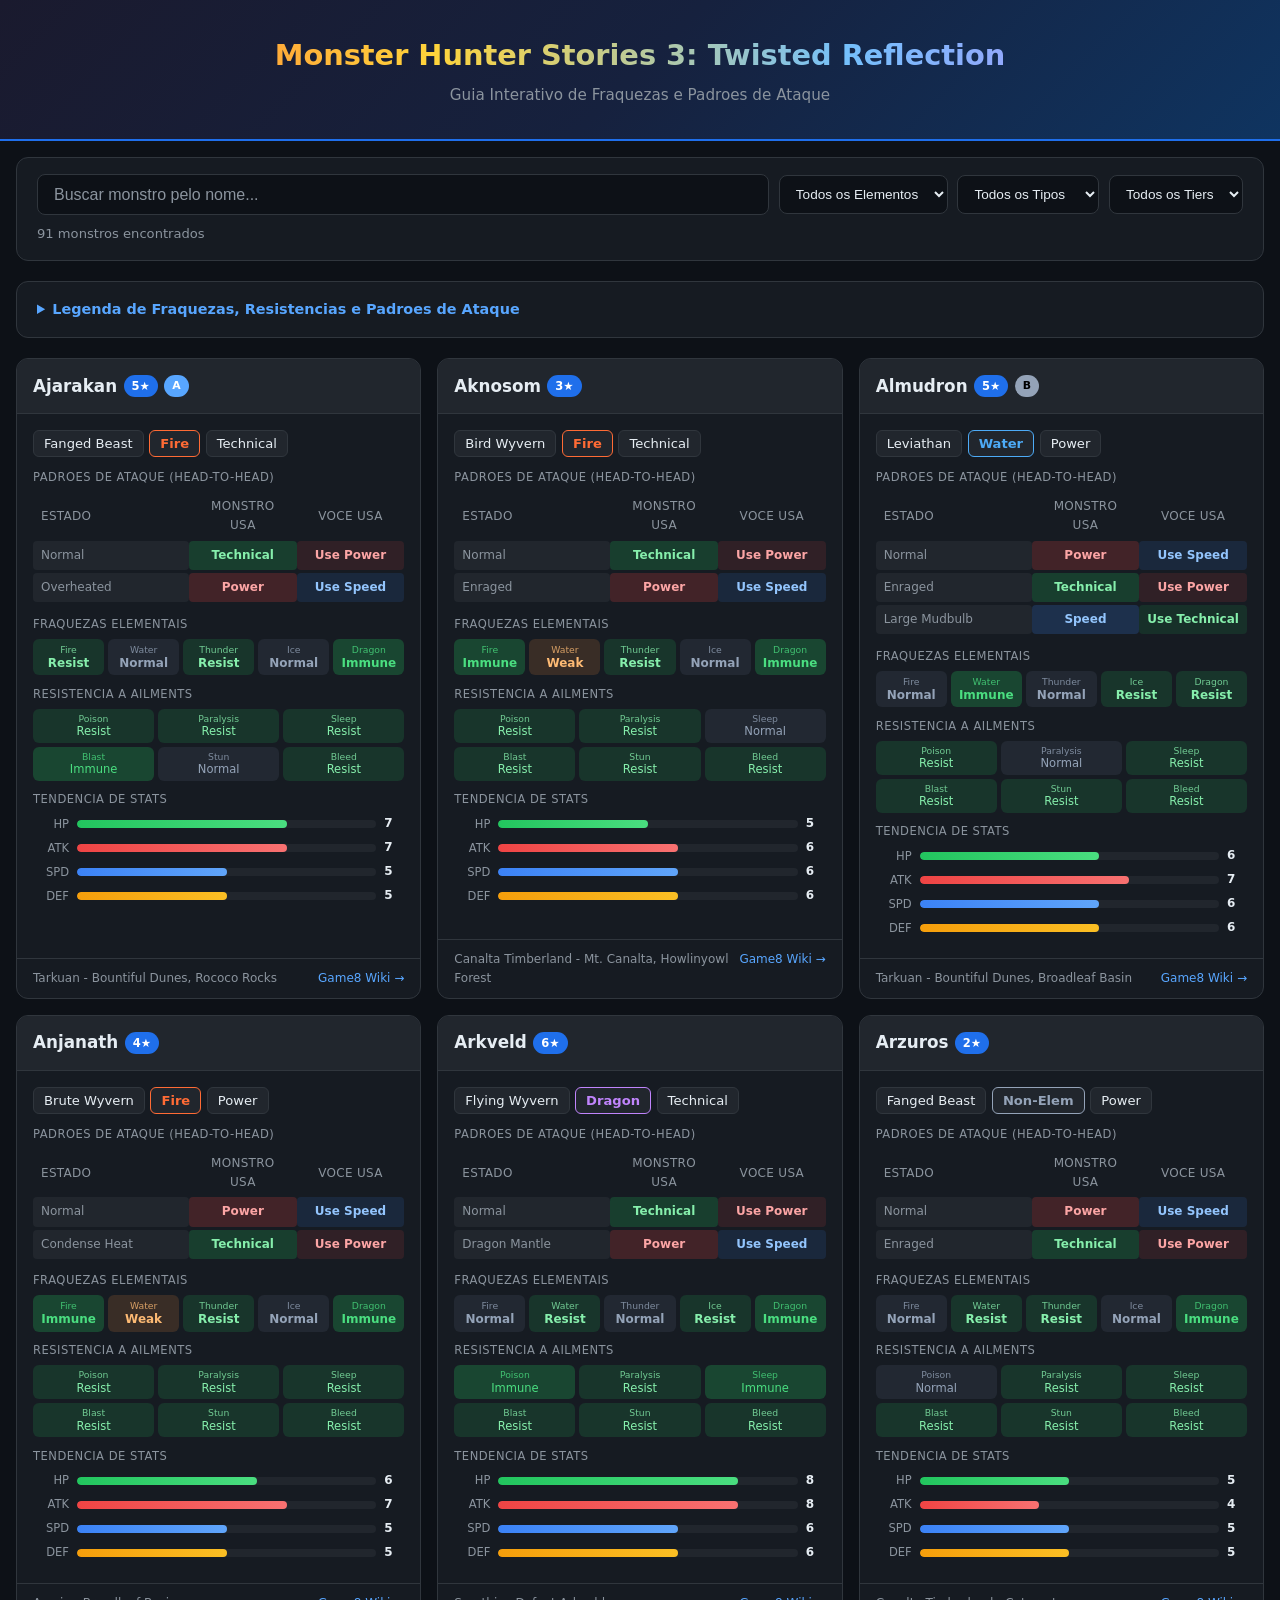
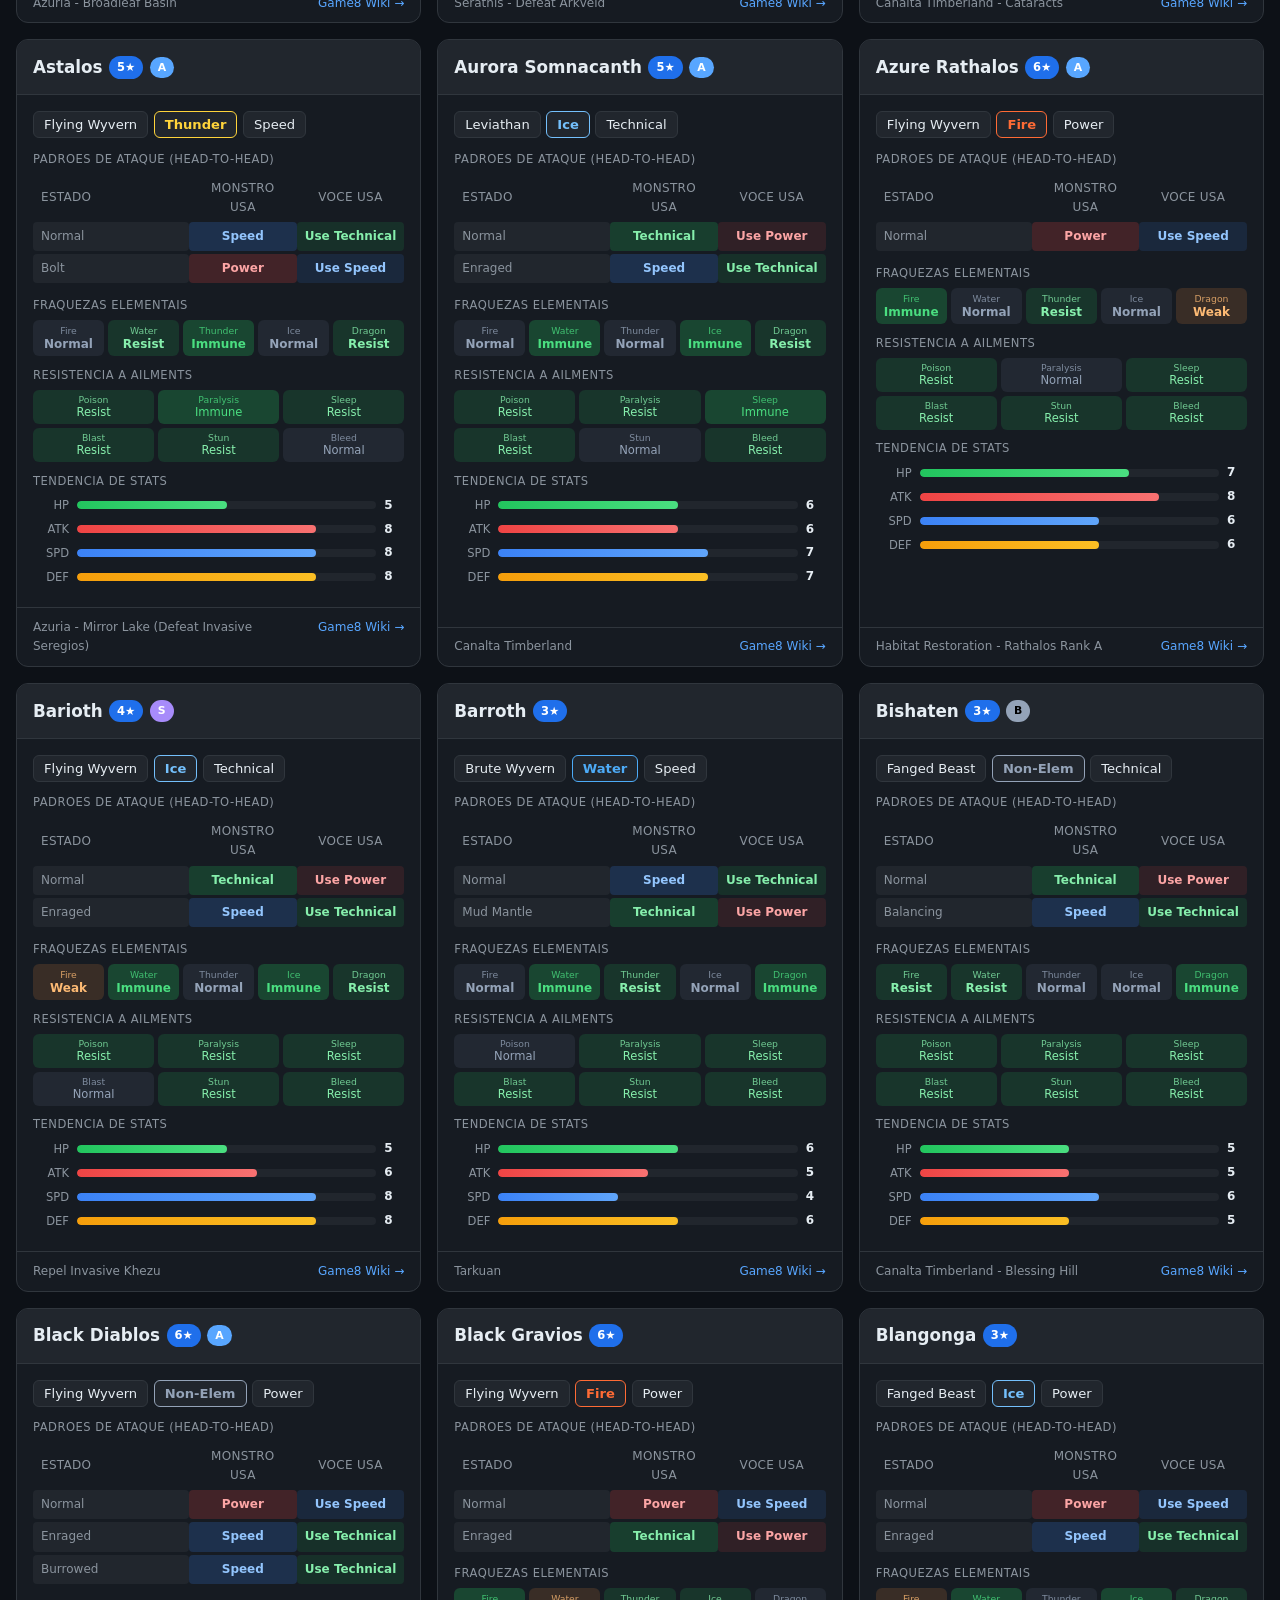
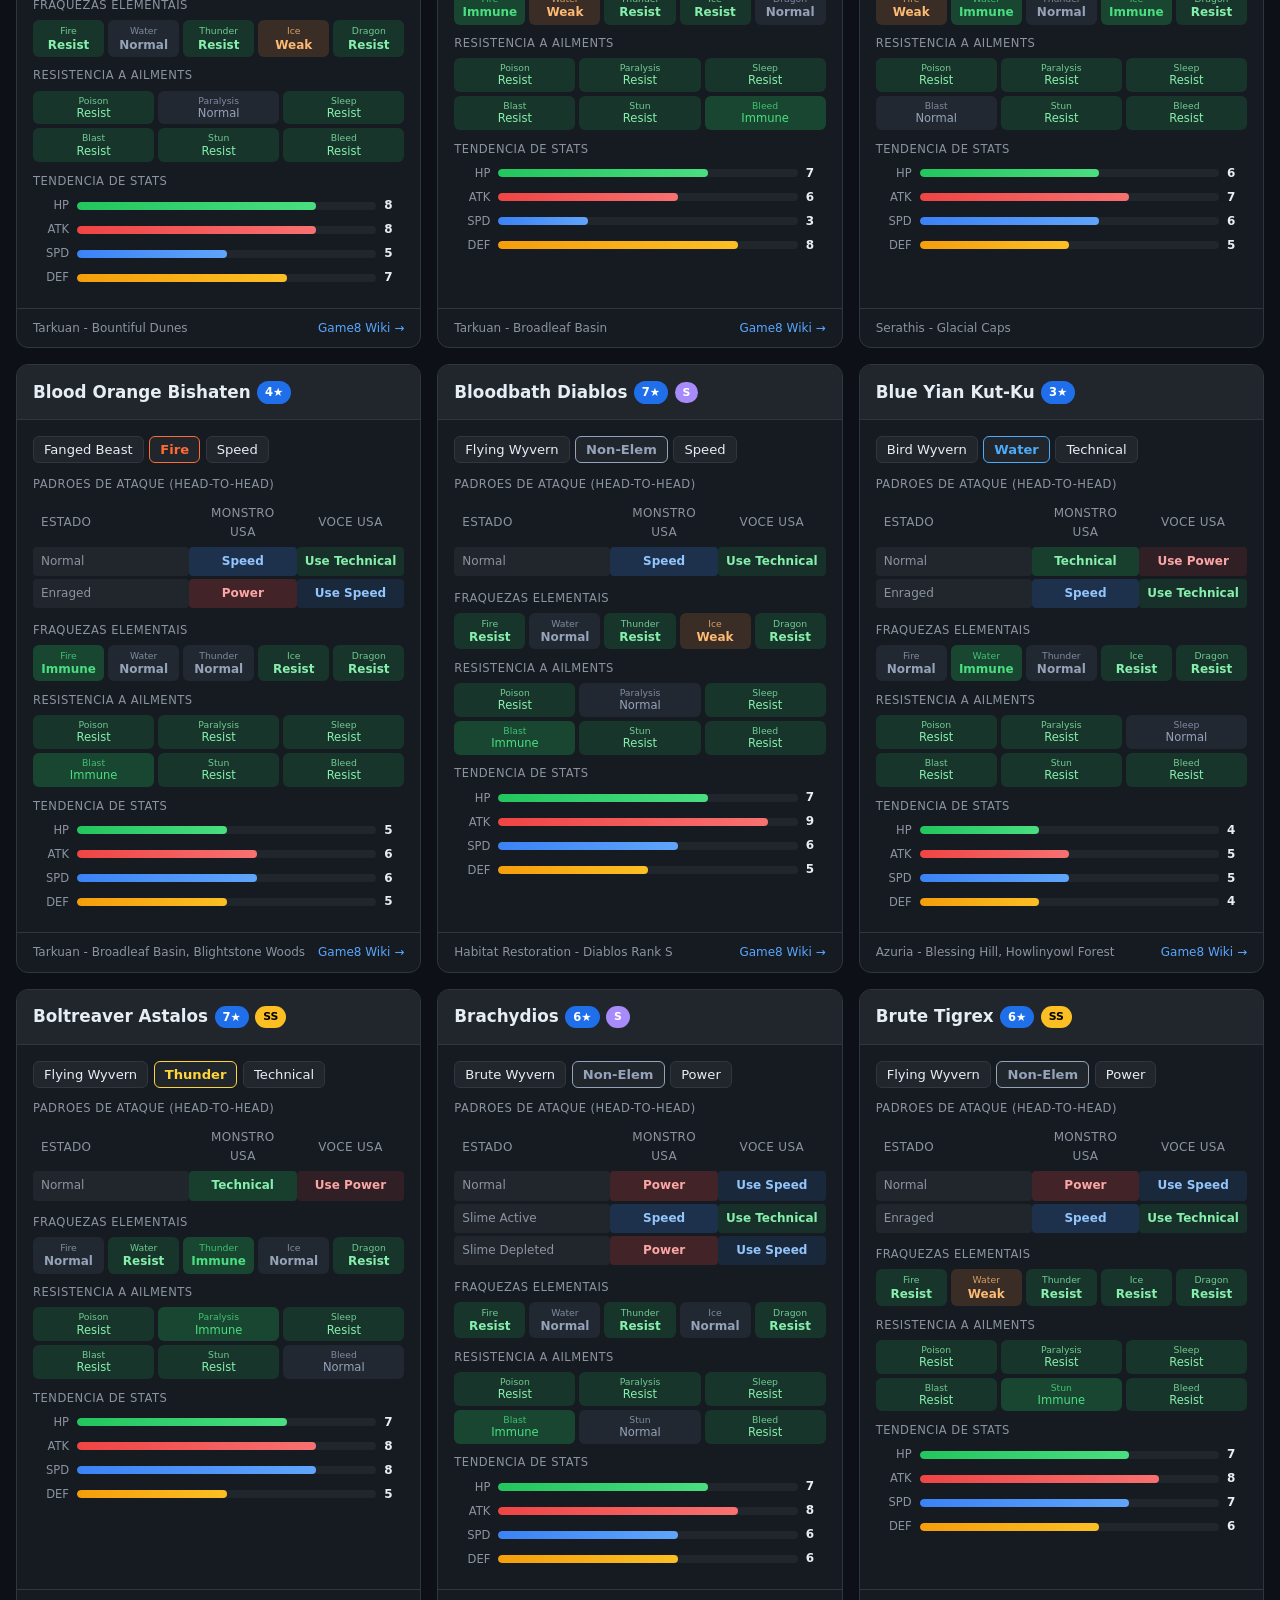
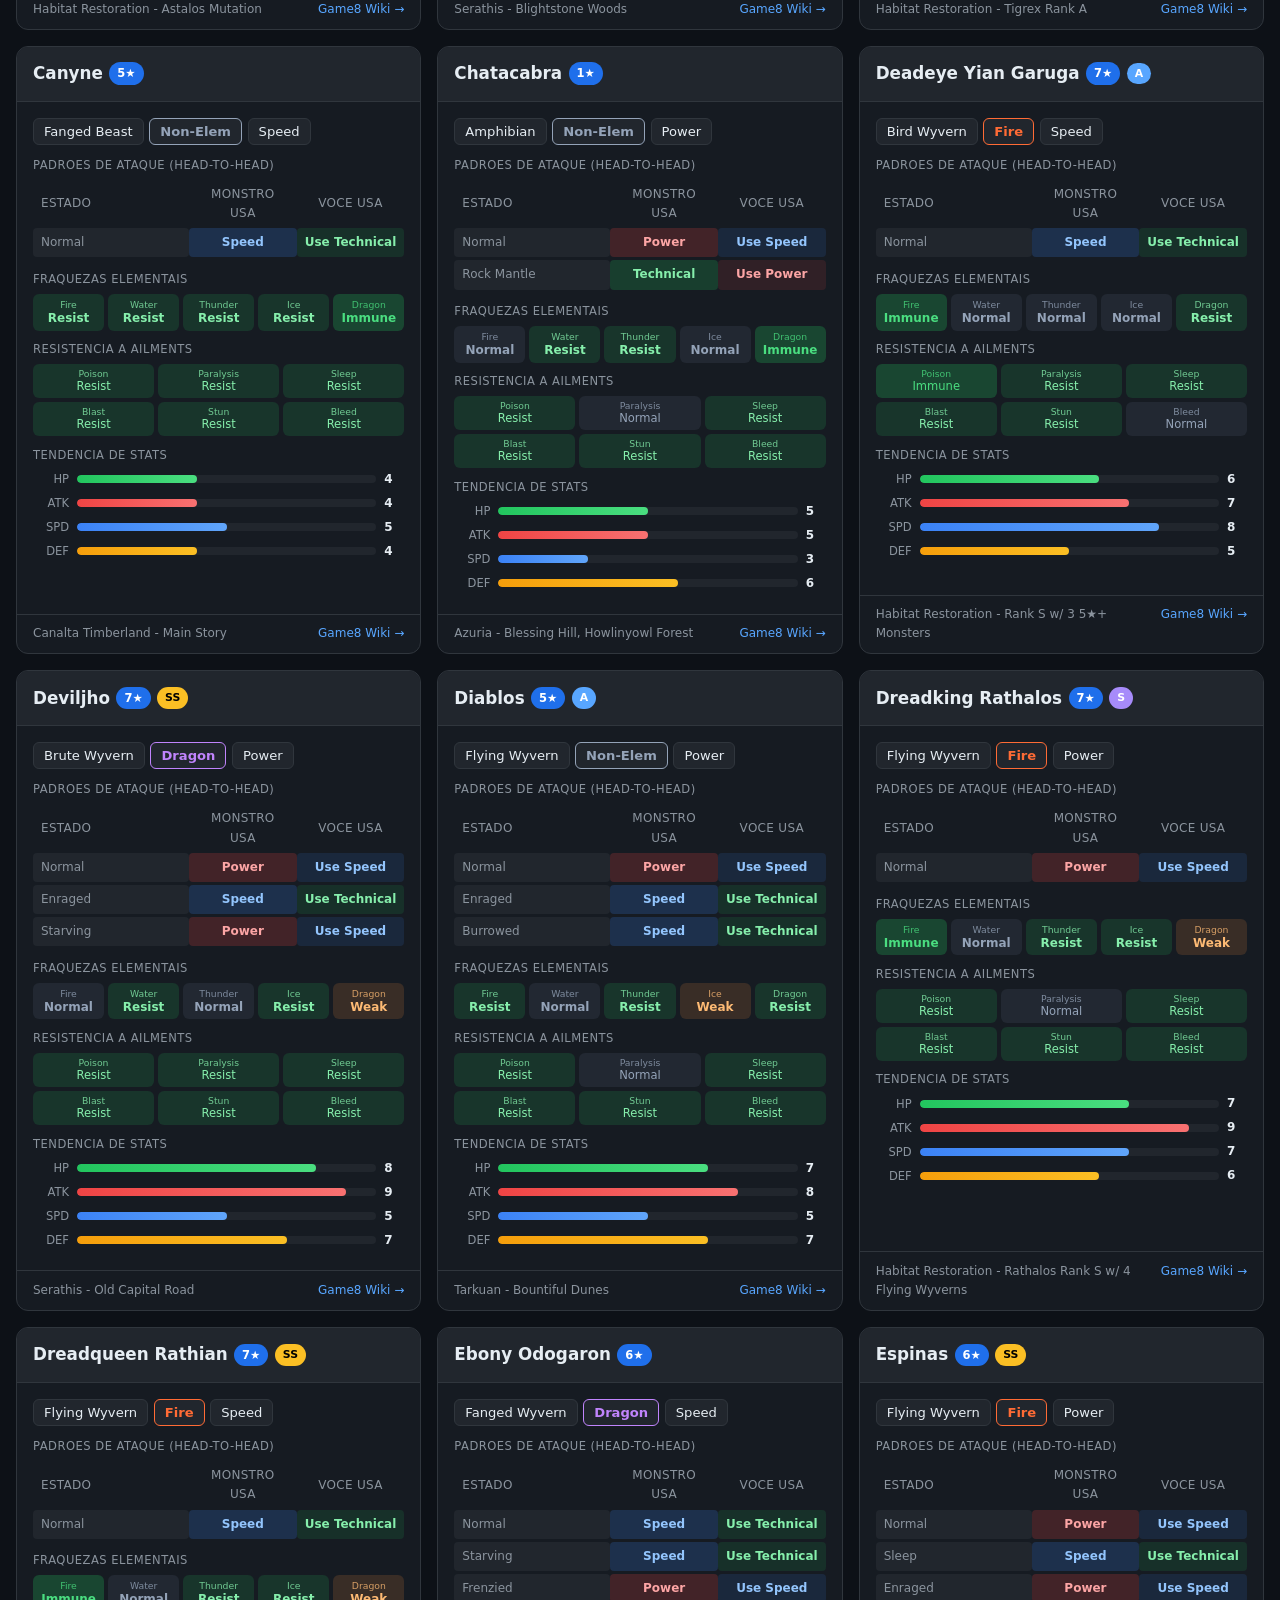
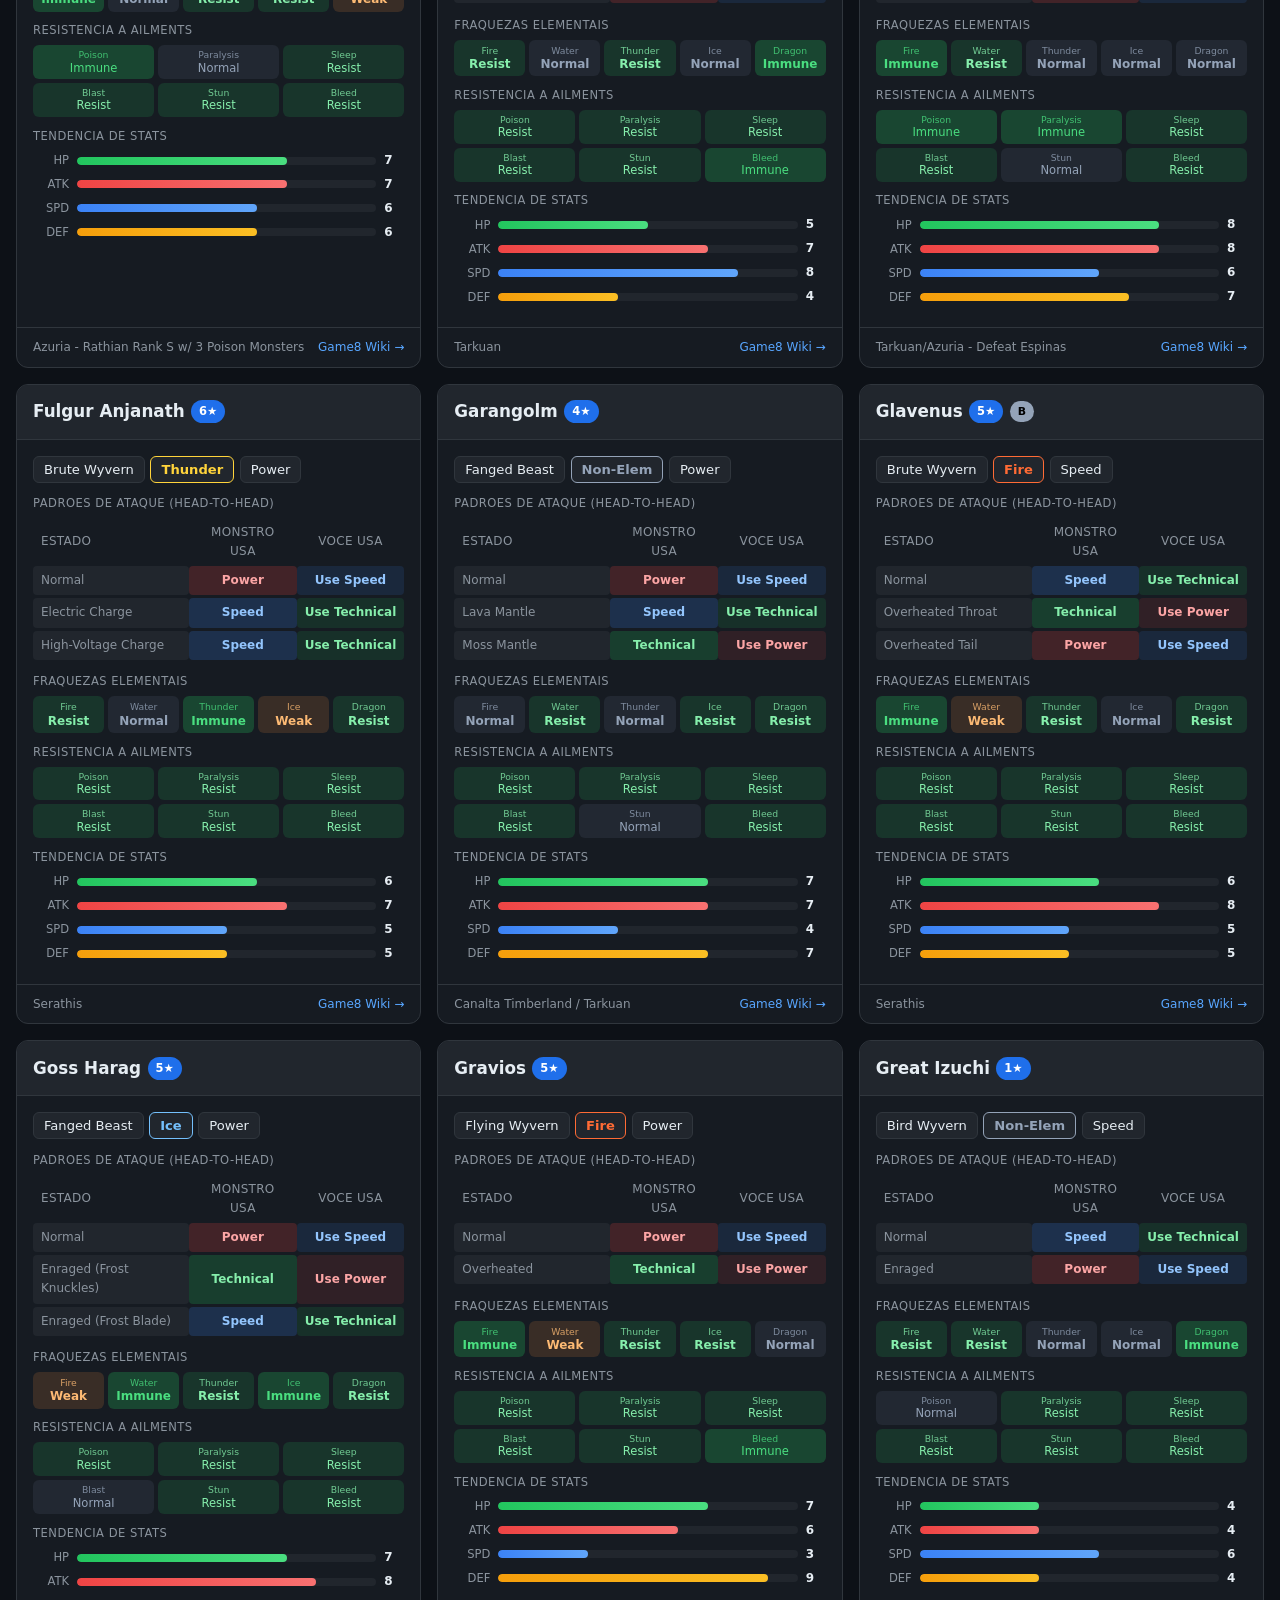
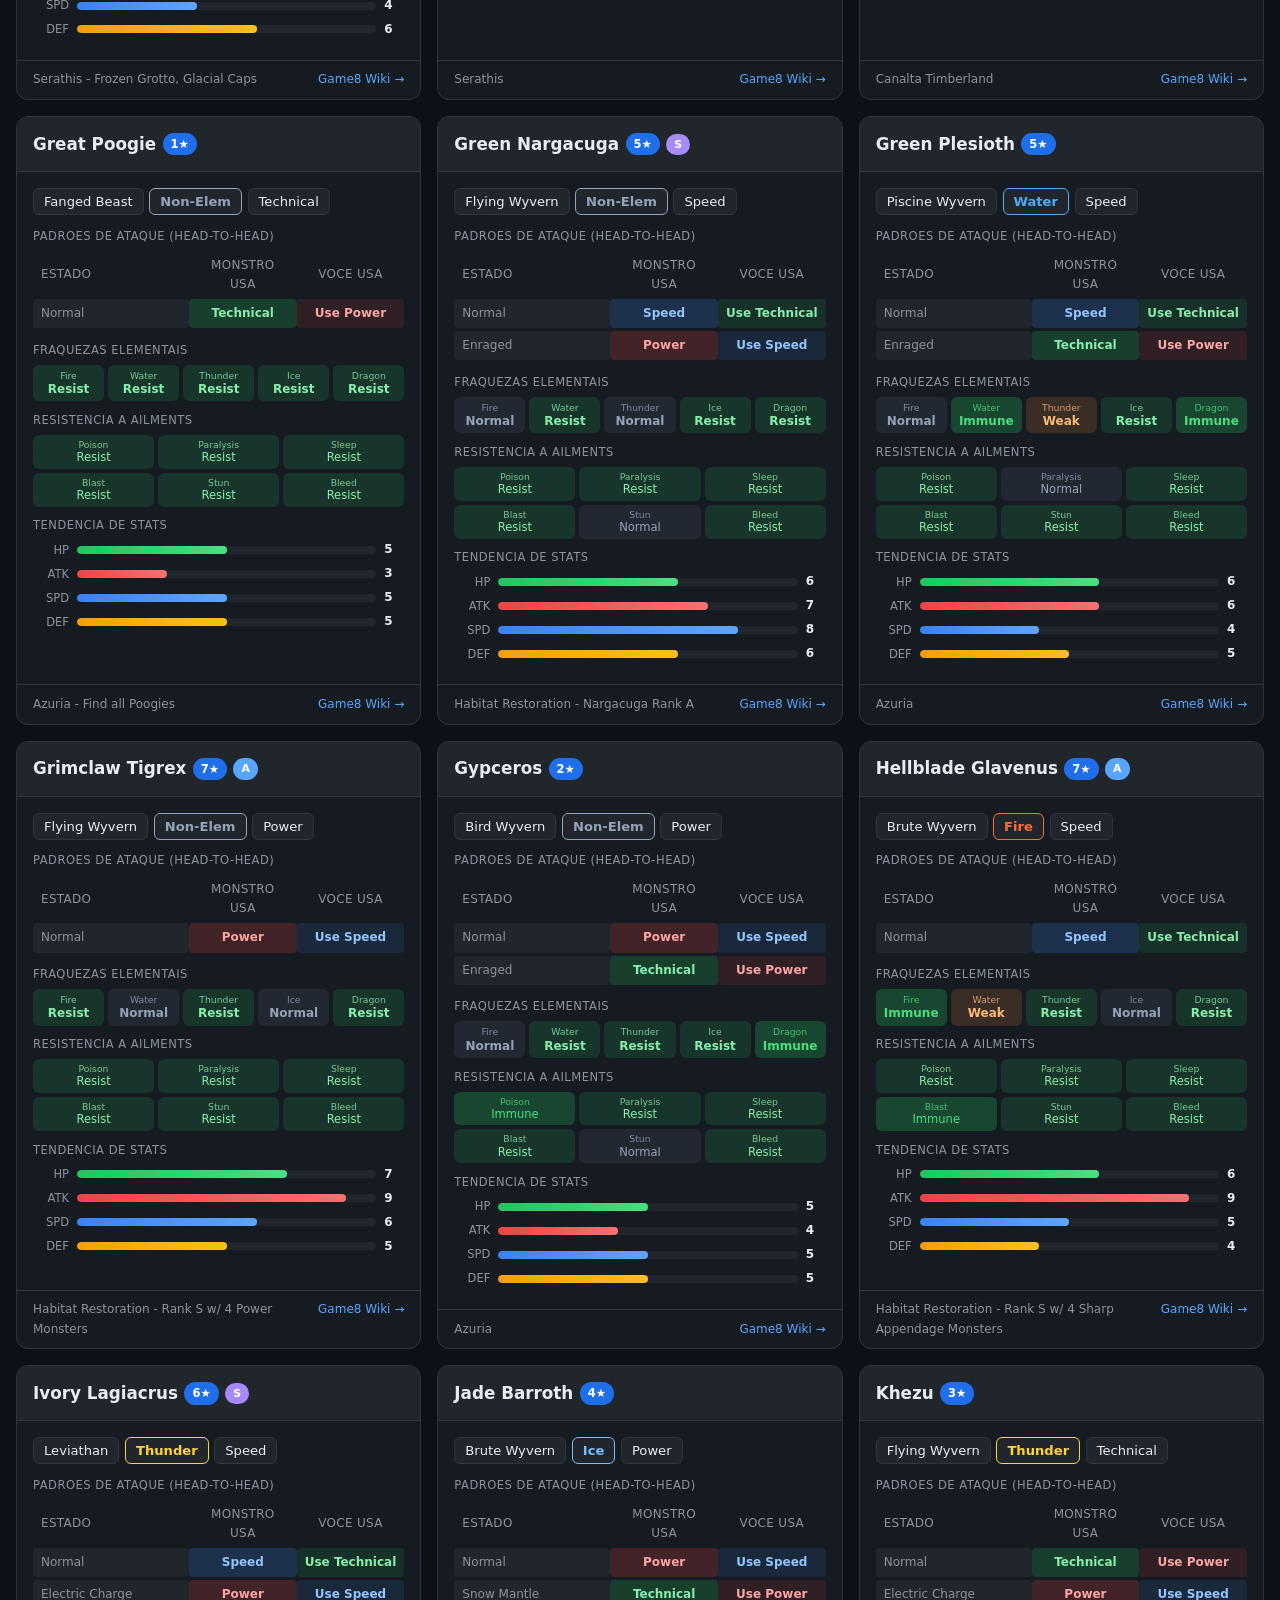
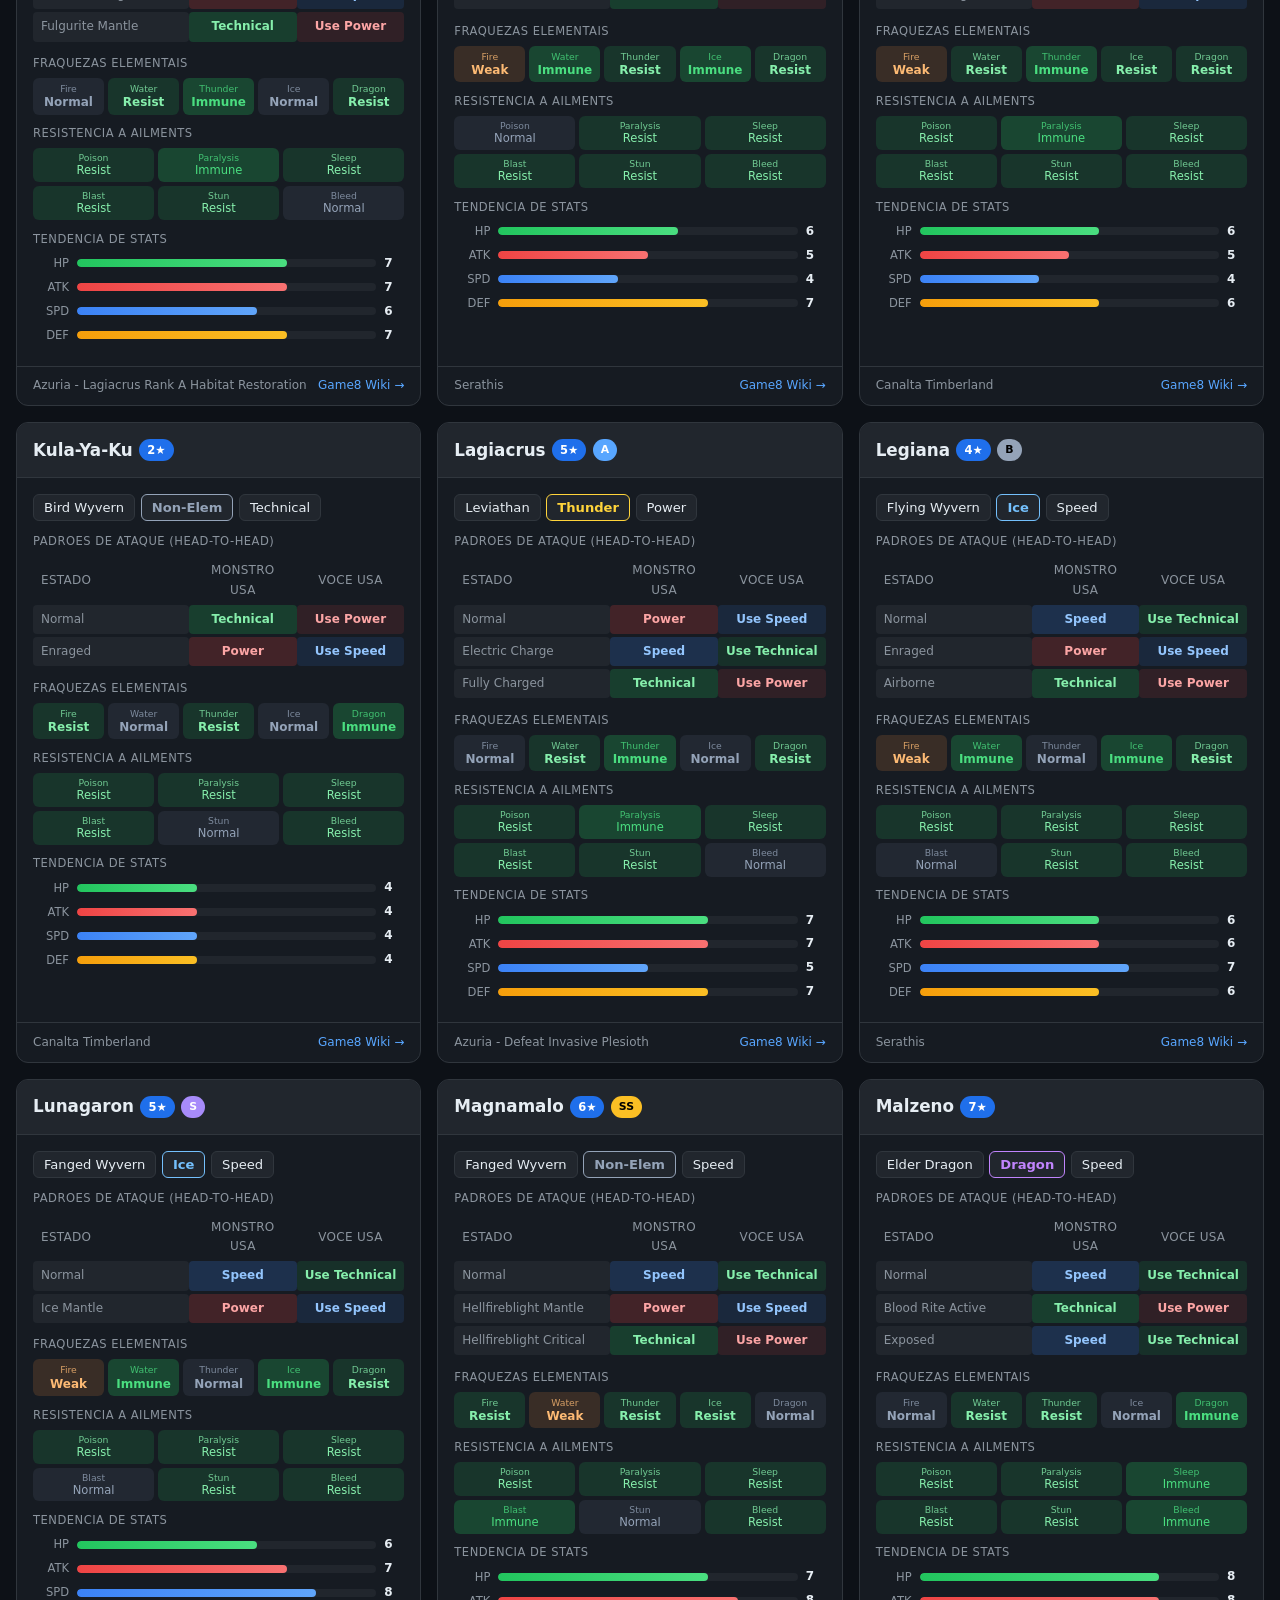
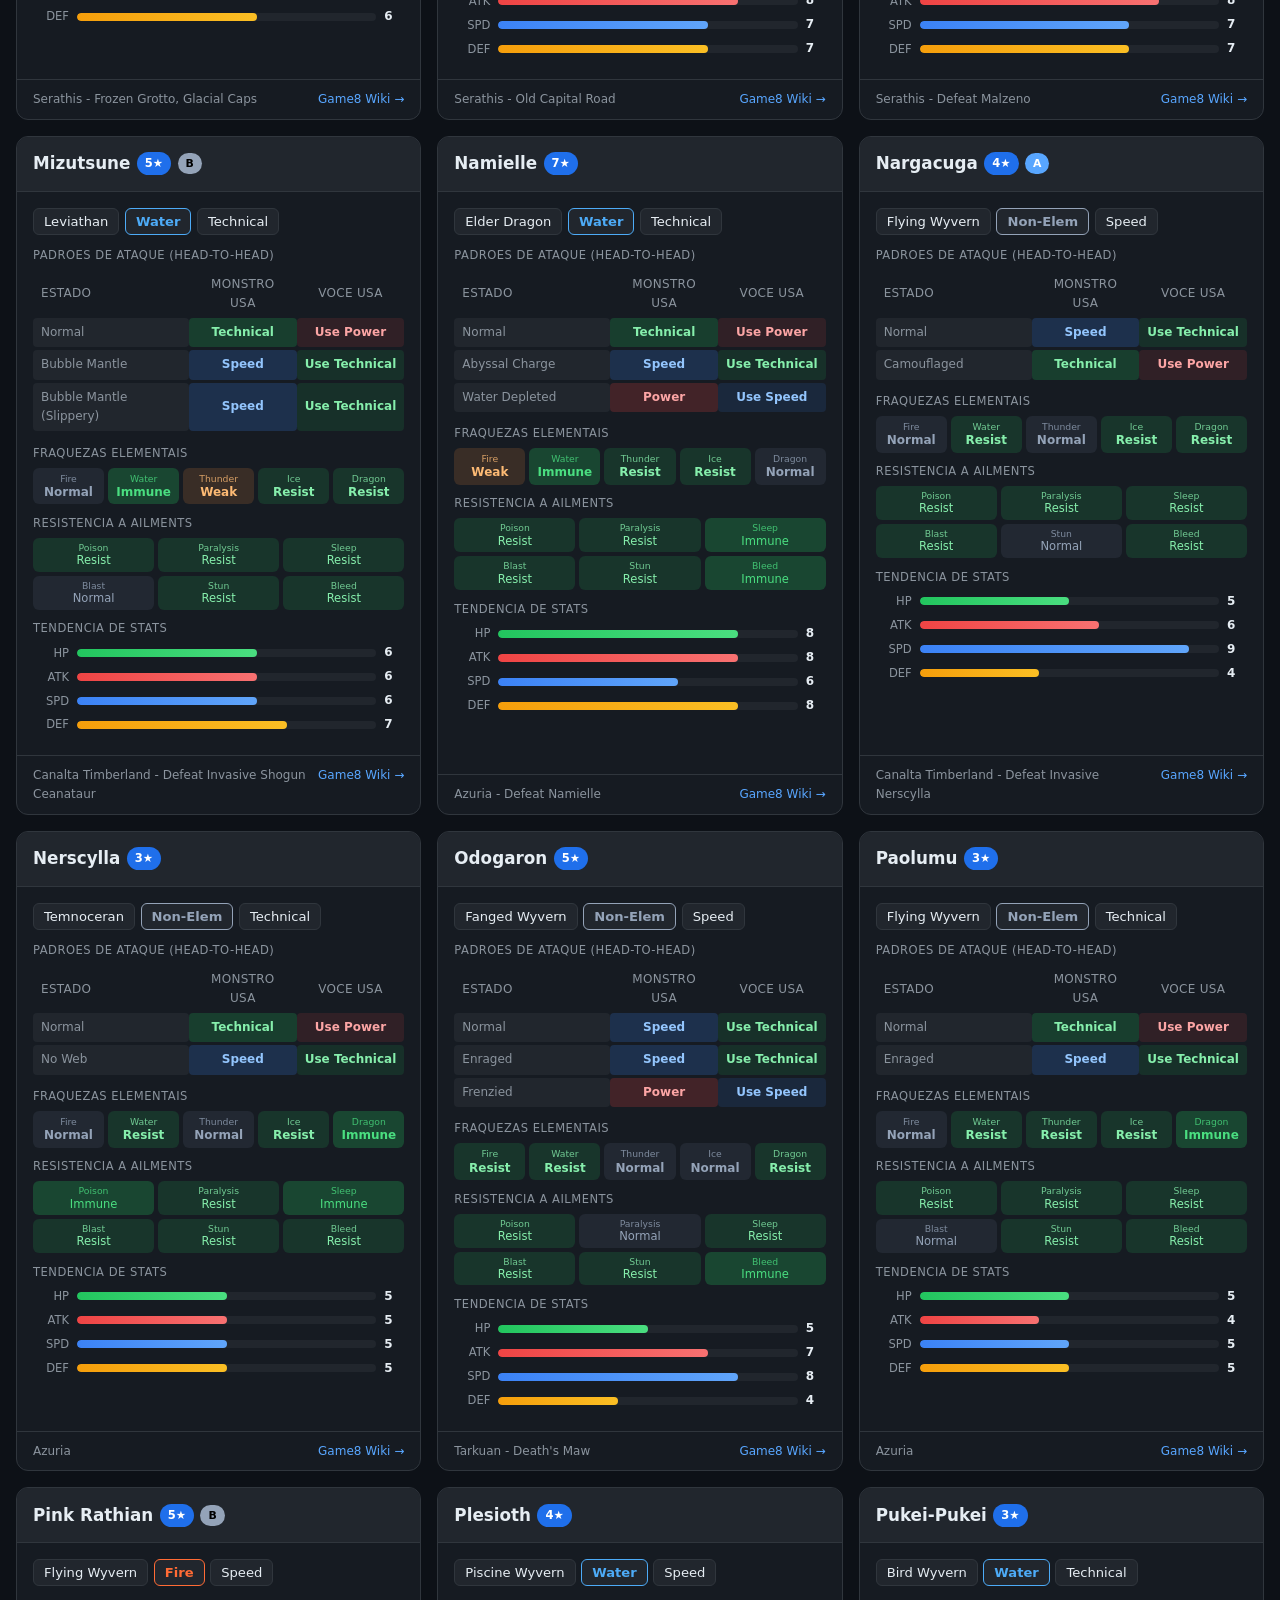
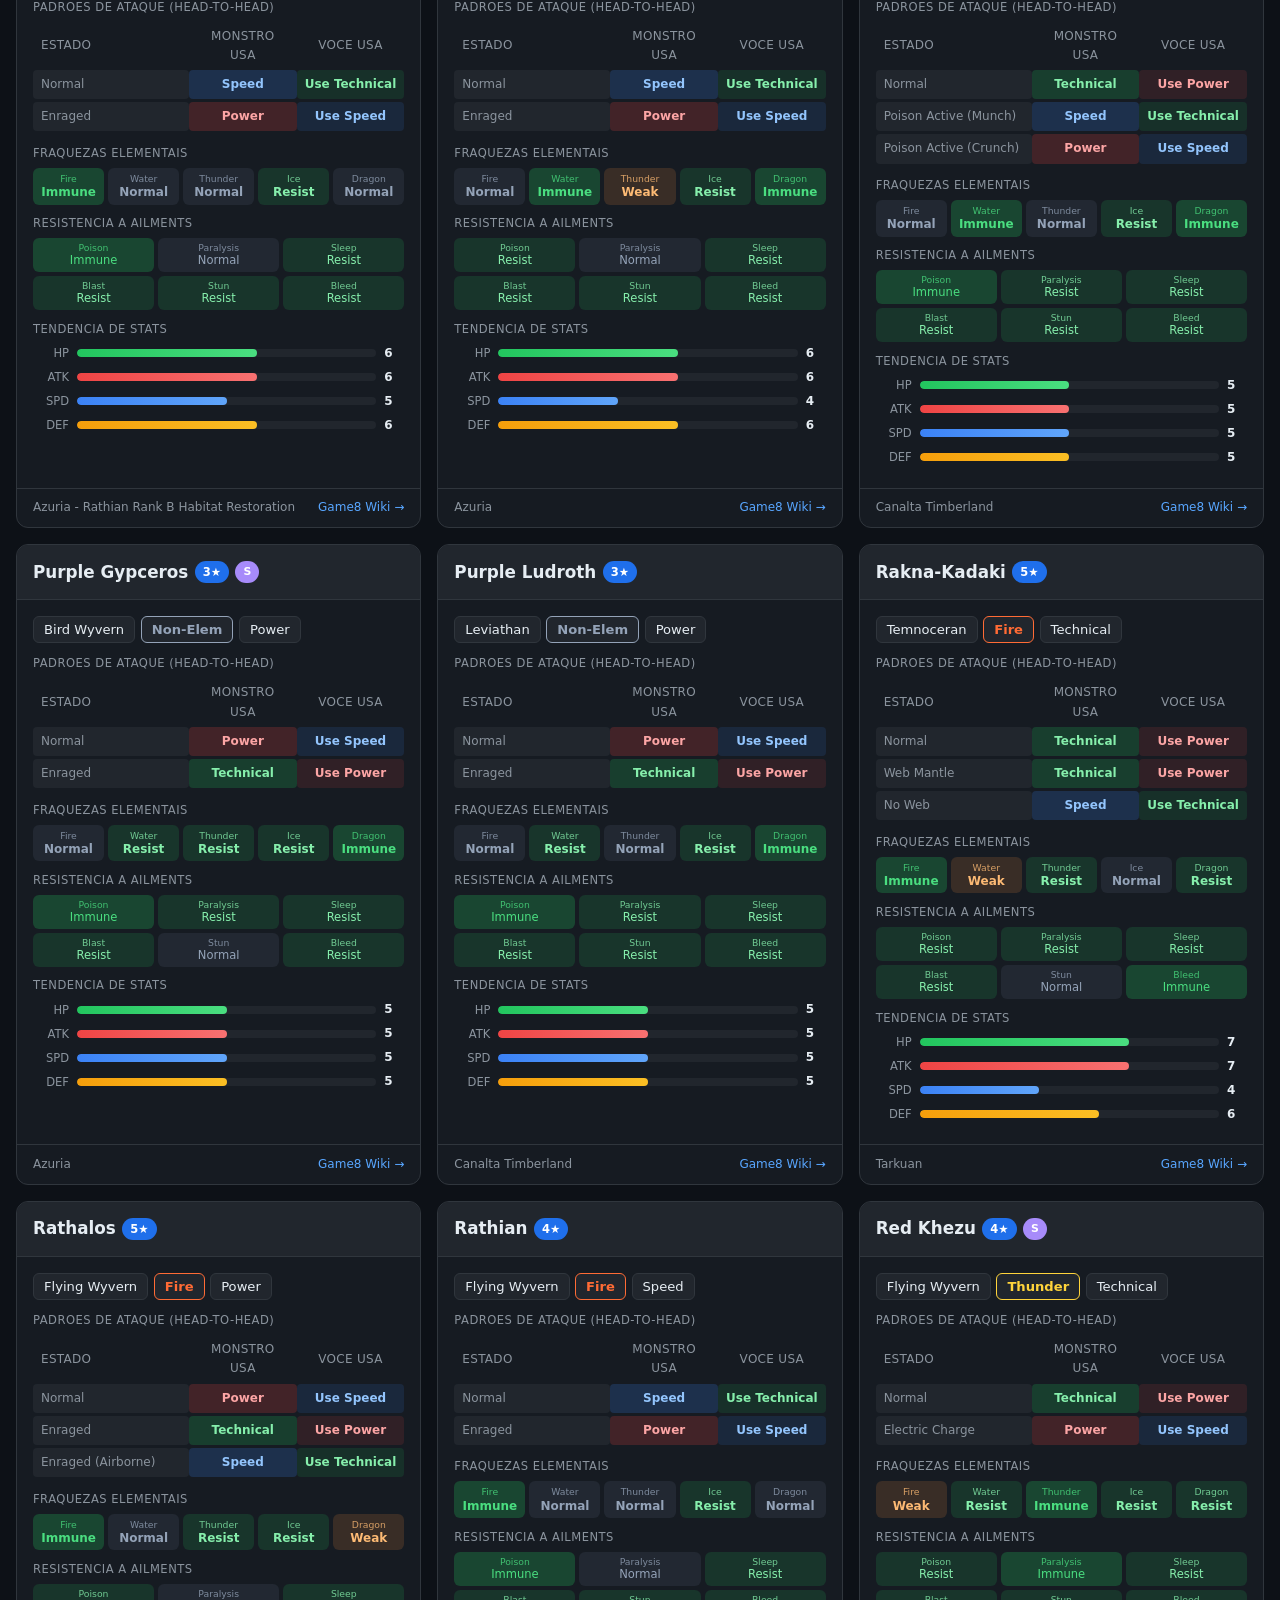
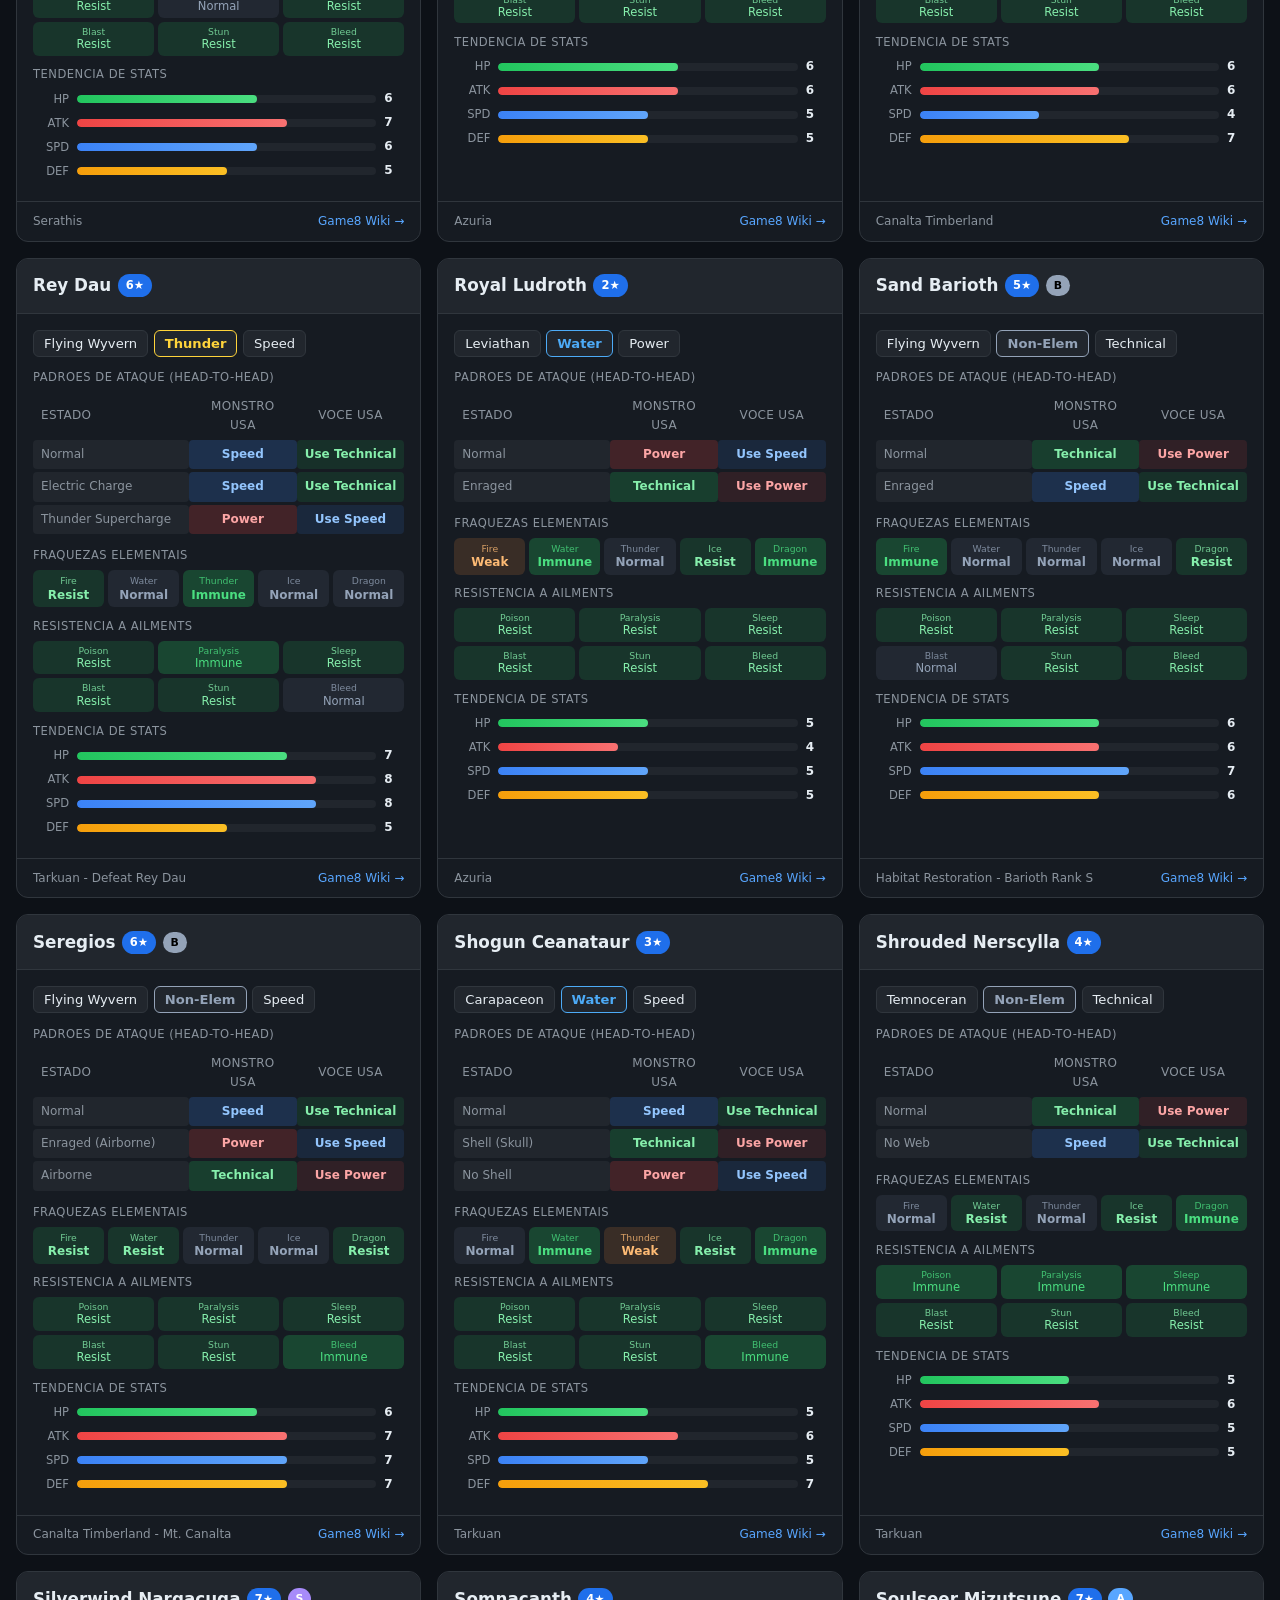
==== app/index.html @ 393c1084 "feat: MHS3 Guia de Fraquezas e Padroes de Ataque (PWA) Made-with: Cursor" ====
<!DOCTYPE html>
<html lang="pt-BR">
<head>
  <meta charset="UTF-8">
  <meta name="viewport" content="width=device-width, initial-scale=1.0, viewport-fit=cover">
  <meta name="description" content="Guia interativo de fraquezas e padroes de ataque dos monstros de Monster Hunter Stories 3: Twisted Reflection">
  <meta name="theme-color" content="#0d1117">
  <meta name="apple-mobile-web-app-capable" content="yes">
  <meta name="apple-mobile-web-app-status-bar-style" content="black-translucent">
  <meta name="apple-mobile-web-app-title" content="MHS3 Guia">
  <title>MHS3 - Guia de Fraquezas e Padroes de Ataque</title>
  <link rel="manifest" href="manifest.json">
  <link rel="icon" type="image/png" sizes="192x192" href="icons/icon-192.png">
  <link rel="apple-touch-icon" href="icons/icon-192.png">
  <link rel="stylesheet" href="css/styles.css">
</head>
<body>

  <div id="offlineBanner" class="offline-banner">Voce esta offline — dados carregados do cache</div>

  <header class="header">
    <h1 class="header__title">Monster Hunter Stories 3: Twisted Reflection</h1>
    <p class="header__subtitle">Guia Interativo de Fraquezas e Padroes de Ataque</p>
  </header>

  <main class="container">

    <!-- Install Banner -->
    <div id="installBanner" class="install-banner">
      <span class="install-banner__text">Instalar o MHS3 Guia no seu dispositivo?</span>
      <button id="installBtn" class="install-banner__btn">Instalar</button>
      <button id="installClose" class="install-banner__close" aria-label="Fechar">&times;</button>
    </div>

    <!-- Search & Filters -->
    <section class="filters" aria-label="Filtros de busca">
      <div class="filters__row">
        <input
          type="text"
          id="searchInput"
          class="filters__search"
          placeholder="Buscar monstro pelo nome..."
          autocomplete="off"
          aria-label="Buscar monstro"
        >
        <select id="filterElement" class="filters__select" aria-label="Filtrar por elemento">
          <option value="">Todos os Elementos</option>
          <option value="Fire">Fire</option>
          <option value="Water">Water</option>
          <option value="Thunder">Thunder</option>
          <option value="Ice">Ice</option>
          <option value="Dragon">Dragon</option>
          <option value="Non-Elem">Non-Elem</option>
        </select>
        <select id="filterGenus" class="filters__select" aria-label="Filtrar por tipo">
          <option value="">Todos os Tipos</option>
          <option value="Flying Wyvern">Flying Wyvern</option>
          <option value="Brute Wyvern">Brute Wyvern</option>
          <option value="Fanged Wyvern">Fanged Wyvern</option>
          <option value="Bird Wyvern">Bird Wyvern</option>
          <option value="Leviathan">Leviathan</option>
          <option value="Fanged Beast">Fanged Beast</option>
          <option value="Piscine Wyvern">Piscine Wyvern</option>
          <option value="Temnoceran">Temnoceran</option>
          <option value="Amphibian">Amphibian</option>
          <option value="Carapaceon">Carapaceon</option>
          <option value="Elder Dragon">Elder Dragon</option>
        </select>
        <select id="filterTier" class="filters__select" aria-label="Filtrar por tier">
          <option value="">Todos os Tiers</option>
          <option value="SS">SS</option>
          <option value="S">S</option>
          <option value="A">A</option>
          <option value="B">B</option>
        </select>
      </div>
      <div class="filters__count" id="resultCount" aria-live="polite"></div>
    </section>

    <!-- Legend -->
    <details class="legend">
      <summary>Legenda de Fraquezas, Resistencias e Padroes de Ataque</summary>

      <p class="legend__section-title">Fraquezas / Resistencias</p>
      <div class="legend__grid">
        <div class="legend__item"><span class="legend__dot" style="background:rgba(239,68,68,.4)"></span> Muito Fraco</div>
        <div class="legend__item"><span class="legend__dot" style="background:rgba(251,146,60,.3)"></span> Fraco</div>
        <div class="legend__item"><span class="legend__dot" style="background:rgba(100,116,139,.3)"></span> Neutro</div>
        <div class="legend__item"><span class="legend__dot" style="background:rgba(34,197,94,.25)"></span> Resistente</div>
        <div class="legend__item"><span class="legend__dot" style="background:rgba(34,197,94,.4)"></span> Imune</div>
      </div>

      <p class="legend__section-title" style="margin-top:.8rem">Padroes de Ataque (Head-to-Head)</p>
      <div class="legend__grid">
        <div class="legend__item"><span class="legend__dot" style="background:rgba(239,68,68,.4)"></span> Power &rarr; vencido por Speed</div>
        <div class="legend__item"><span class="legend__dot" style="background:rgba(59,130,246,.4)"></span> Speed &rarr; vencido por Technical</div>
        <div class="legend__item"><span class="legend__dot" style="background:rgba(34,197,94,.4)"></span> Technical &rarr; vencido por Power</div>
      </div>

      <p class="legend__note">Cada monstro usa um tipo de ataque dominante dependendo do seu estado atual (Normal, Enraged, etc). A tabela mostra o que o monstro usa e qual tipo voce deve usar para vencer o head-to-head.</p>
    </details>

    <!-- Monster Grid -->
    <div class="grid" id="monsterGrid"></div>

    <!-- Empty State -->
    <div class="empty" id="noResults" style="display:none">
      <h3 class="empty__title">Nenhum monstro encontrado</h3>
      <p>Tente buscar com outro nome ou remover os filtros.</p>
    </div>

  </main>

  <footer class="footer">
    <p>
      Dados compilados de
      <a href="https://game8.co/games/Monster-Hunter-Stories-3" target="_blank" rel="noopener">Game8</a>,
      <a href="https://www.gamerguides.com/monster-hunter-stories-3-twisted-reflection" target="_blank" rel="noopener">GamerGuides</a> e
      <a href="https://www.neonlightsmedia.com/blog/mhs3-monster-weakness-locations" target="_blank" rel="noopener">NeonLightsMedia</a>.
      Todos os direitos pertencem a CAPCOM Co., Ltd.
    </p>
  </footer>

  <!-- Back to Top -->
  <button id="backToTop" class="back-to-top" aria-label="Voltar ao topo">&uarr;</button>

  <!-- Scripts -->
  <script src="js/monsters.js"></script>
  <script src="js/app.js"></script>
  <script>
    if ('serviceWorker' in navigator) {
      window.addEventListener('load', () => {
        navigator.serviceWorker.register('./sw.js');
      });
    }
  </script>
</body>
</html>
---- app/css/styles.css ----
/* ===== Reset & Variables ===== */
*{margin:0;padding:0;box-sizing:border-box}

:root {
  --bg: #0d1117;
  --surface: #161b22;
  --surface2: #21262d;
  --border: #30363d;
  --text: #e6edf3;
  --text2: #8b949e;
  --accent: #58a6ff;
  --accent2: #1f6feb;

  --fire: #ff6b35;
  --water: #4dabf7;
  --thunder: #ffd43b;
  --ice: #74c0fc;
  --dragon: #c084fc;
  --nonelem: #94a3b8;

  --power: #ef4444;
  --speed: #3b82f6;
  --technical: #22c55e;

  --ss: #fbbf24;
  --s: #a78bfa;
  --a: #58a6ff;
  --b: #94a3b8;

  --radius: 12px;
  --radius-sm: 8px;
  --radius-xs: 6px;
}

/* ===== Base ===== */
body {
  background: var(--bg);
  color: var(--text);
  font-family: 'Segoe UI', system-ui, -apple-system, sans-serif;
  line-height: 1.6;
  -webkit-font-smoothing: antialiased;
  overflow-x: hidden;
}

a { color: var(--accent); text-decoration: none }
a:hover { text-decoration: underline }

/* ===== Header ===== */
.header {
  background: linear-gradient(135deg, #1a1a2e 0%, #16213e 50%, #0f3460 100%);
  padding: 2rem 1.5rem;
  text-align: center;
  border-bottom: 2px solid var(--accent2);
}

.header__title {
  font-size: clamp(1.2rem, 4vw, 1.8rem);
  margin-bottom: .3rem;
  background: linear-gradient(90deg, var(--fire), var(--thunder), var(--ice), var(--dragon));
  -webkit-background-clip: text;
  -webkit-text-fill-color: transparent;
  background-clip: text;
}

.header__subtitle {
  color: var(--text2);
  font-size: clamp(.8rem, 2.5vw, .95rem);
}

/* ===== Layout ===== */
.container {
  max-width: 1280px;
  margin: 0 auto;
  padding: 1rem;
}

/* ===== Search / Filters ===== */
.filters {
  background: var(--surface);
  border: 1px solid var(--border);
  border-radius: var(--radius);
  padding: 1rem 1.25rem;
  margin-bottom: 1.25rem;
  position: sticky;
  top: 0;
  z-index: 100;
  backdrop-filter: blur(12px);
  -webkit-backdrop-filter: blur(12px);
}

.filters__row {
  display: flex;
  gap: .6rem;
  flex-wrap: wrap;
  align-items: center;
}

.filters__search {
  flex: 1;
  min-width: 0;
  padding: .65rem 1rem;
  background: var(--bg);
  border: 1px solid var(--border);
  border-radius: var(--radius-sm);
  color: var(--text);
  font-size: 1rem;
  outline: none;
  transition: border-color .2s;
}

.filters__search:focus { border-color: var(--accent) }
.filters__search::placeholder { color: var(--text2) }

.filters__select {
  padding: .65rem .75rem;
  background: var(--bg);
  border: 1px solid var(--border);
  border-radius: var(--radius-sm);
  color: var(--text);
  font-size: .85rem;
  outline: none;
  cursor: pointer;
  min-width: 0;
}

.filters__select:focus { border-color: var(--accent) }

.filters__count {
  color: var(--text2);
  font-size: .82rem;
  margin-top: .5rem;
}

/* ===== Legend ===== */
.legend {
  background: var(--surface);
  border: 1px solid var(--border);
  border-radius: var(--radius);
  padding: 1rem 1.25rem;
  margin-bottom: 1.25rem;
}

.legend summary {
  cursor: pointer;
  font-weight: 600;
  color: var(--accent);
  font-size: .9rem;
}

.legend__section-title {
  font-size: .72rem;
  color: var(--text2);
  text-transform: uppercase;
  letter-spacing: .5px;
  margin-top: .7rem;
  margin-bottom: .35rem;
}

.legend__grid {
  display: flex;
  flex-wrap: wrap;
  gap: .5rem;
}

.legend__item {
  display: flex;
  align-items: center;
  gap: .3rem;
  font-size: .78rem;
}

.legend__dot {
  width: 12px;
  height: 12px;
  border-radius: 3px;
  display: inline-block;
  flex-shrink: 0;
}

.legend__note {
  font-size: .75rem;
  color: var(--text2);
  margin-top: .5rem;
}

/* ===== Monster Grid ===== */
.grid {
  display: grid;
  grid-template-columns: repeat(auto-fill, minmax(340px, 1fr));
  gap: 1rem;
}

/* ===== Monster Card ===== */
.card {
  background: var(--surface);
  border: 1px solid var(--border);
  border-radius: var(--radius);
  overflow: hidden;
  transition: transform .15s ease, border-color .15s ease, box-shadow .15s ease;
  display: flex;
  flex-direction: column;
}

.card:hover {
  transform: translateY(-2px);
  border-color: var(--accent);
  box-shadow: 0 4px 24px rgba(88, 166, 255, .08);
}

/* Card Header */
.card__header {
  display: flex;
  justify-content: space-between;
  align-items: center;
  padding: .85rem 1rem;
  border-bottom: 1px solid var(--border);
  background: var(--surface2);
  gap: .5rem;
}

.card__name {
  font-size: 1.05rem;
  font-weight: 600;
  display: flex;
  align-items: center;
  gap: .4rem;
  flex-wrap: wrap;
  min-width: 0;
}

.card__rank {
  font-size: .72rem;
  padding: 2px 8px;
  border-radius: 99px;
  background: var(--accent2);
  color: #fff;
  white-space: nowrap;
  flex-shrink: 0;
}

.card__tier {
  font-size: .68rem;
  font-weight: 700;
  padding: 2px 8px;
  border-radius: 99px;
  color: #000;
  white-space: nowrap;
  flex-shrink: 0;
}

.card__tier--ss { background: var(--ss) }
.card__tier--s  { background: var(--s); color: #fff }
.card__tier--a  { background: var(--a); color: #fff }
.card__tier--b  { background: var(--b) }

/* Card Body */
.card__body {
  padding: 1rem;
  flex: 1;
}

/* Tags */
.tags {
  display: flex;
  flex-wrap: wrap;
  gap: .35rem;
  margin-bottom: .7rem;
}

.tag {
  padding: 2px 10px;
  border-radius: var(--radius-xs);
  background: var(--surface2);
  border: 1px solid var(--border);
  font-size: .82rem;
  white-space: nowrap;
}

.tag--elem { font-weight: 600 }
.tag--fire    { color: var(--fire);    border-color: var(--fire) }
.tag--water   { color: var(--water);   border-color: var(--water) }
.tag--thunder { color: var(--thunder); border-color: var(--thunder) }
.tag--ice     { color: var(--ice);     border-color: var(--ice) }
.tag--dragon  { color: var(--dragon);  border-color: var(--dragon) }
.tag--none    { color: var(--nonelem); border-color: var(--nonelem) }

/* Section Labels */
.section-label {
  font-size: .72rem;
  color: var(--text2);
  text-transform: uppercase;
  letter-spacing: .5px;
  margin-bottom: .35rem;
  margin-top: .6rem;
}

/* ===== Attack Patterns Table ===== */
.pattern-table {
  width: 100%;
  border-collapse: separate;
  border-spacing: 0 3px;
  margin-bottom: .5rem;
}

.pattern-table td {
  padding: 5px 8px;
  font-size: .75rem;
  border-radius: 4px;
}

.pt-header {
  font-size: .62rem;
  color: var(--text2);
  text-transform: uppercase;
  letter-spacing: .3px;
  padding: 2px 8px !important;
  background: transparent !important;
}

.pt-state {
  color: var(--text2);
  width: 42%;
  background: var(--surface2);
}

.pt-uses {
  width: 29%;
  text-align: center;
  font-weight: 700;
}

.pt-counter {
  width: 29%;
  text-align: center;
  font-weight: 600;
  font-size: .7rem;
}

.pt-P { background: rgba(239,68,68,.2); color: #fca5a5 }
.pt-S { background: rgba(59,130,246,.2); color: #93c5fd }
.pt-T { background: rgba(34,197,94,.2);  color: #86efac }

.pt-counter-P { background: rgba(239,68,68,.12); color: #fca5a5 }
.pt-counter-S { background: rgba(59,130,246,.12); color: #93c5fd }
.pt-counter-T { background: rgba(34,197,94,.12);  color: #86efac }

/* ===== Weakness Grid ===== */
.weakness-grid {
  display: grid;
  grid-template-columns: repeat(5, 1fr);
  gap: 4px;
  margin-bottom: .5rem;
}

.weakness-cell {
  text-align: center;
  padding: 5px 2px;
  border-radius: var(--radius-xs);
  font-size: .75rem;
  font-weight: 600;
  line-height: 1.2;
}

.weakness-cell__name {
  display: block;
  font-size: .58rem;
  font-weight: 400;
  opacity: .8;
  margin-bottom: 1px;
}

.wk-immune   { background: rgba(34,197,94,.25);  color: #4ade80 }
.wk-resist   { background: rgba(34,197,94,.15);  color: #86efac }
.wk-neutral  { background: rgba(100,116,139,.15); color: #94a3b8 }
.wk-weak     { background: rgba(251,146,60,.15);  color: #fdba74 }
.wk-veryweak { background: rgba(239,68,68,.2);    color: #fca5a5 }

/* ===== Ailment Grid ===== */
.ailment-grid {
  display: grid;
  grid-template-columns: repeat(3, 1fr);
  gap: 4px;
  margin-bottom: .5rem;
}

.ailment-cell {
  text-align: center;
  padding: 4px 2px;
  border-radius: var(--radius-xs);
  font-size: .72rem;
  line-height: 1.2;
}

.ailment-cell__name {
  display: block;
  font-size: .58rem;
  opacity: .8;
  margin-bottom: 1px;
}

/* ===== Stat Bars ===== */
.stat {
  display: flex;
  align-items: center;
  gap: .5rem;
  margin-bottom: .3rem;
  font-size: .78rem;
}

.stat__label {
  width: 36px;
  text-align: right;
  color: var(--text2);
  font-size: .72rem;
  flex-shrink: 0;
}

.stat__bar-bg {
  flex: 1;
  height: 8px;
  background: var(--surface2);
  border-radius: 4px;
  overflow: hidden;
}

.stat__bar {
  height: 100%;
  border-radius: 4px;
  transition: width .4s ease;
}

.stat--hp  .stat__bar { background: linear-gradient(90deg, #22c55e, #4ade80) }
.stat--atk .stat__bar { background: linear-gradient(90deg, #ef4444, #f87171) }
.stat--spd .stat__bar { background: linear-gradient(90deg, #3b82f6, #60a5fa) }
.stat--def .stat__bar { background: linear-gradient(90deg, #f59e0b, #fbbf24) }

.stat__val {
  width: 20px;
  font-weight: 600;
  font-size: .75rem;
  flex-shrink: 0;
}

/* ===== Card Footer ===== */
.card__footer {
  padding: .6rem 1rem;
  border-top: 1px solid var(--border);
  display: flex;
  justify-content: space-between;
  align-items: flex-start;
  gap: .5rem;
  font-size: .78rem;
}

.card__egg {
  color: var(--text2);
  font-size: .75rem;
  flex: 1;
  min-width: 0;
  word-break: break-word;
}

.card__link {
  color: var(--accent);
  font-weight: 500;
  font-size: .75rem;
  white-space: nowrap;
  flex-shrink: 0;
}

/* ===== Empty State ===== */
.empty {
  text-align: center;
  padding: 3rem 1rem;
  color: var(--text2);
}

.empty__title {
  font-size: 1.2rem;
  margin-bottom: .5rem;
  color: var(--text);
}

/* ===== Footer ===== */
.footer {
  text-align: center;
  padding: 2rem 1rem;
  color: var(--text2);
  font-size: .8rem;
  border-top: 1px solid var(--border);
  margin-top: 2rem;
}

/* ===== Offline Banner ===== */
.offline-banner {
  display: none;
  background: linear-gradient(90deg, #f59e0b, #d97706);
  color: #000;
  text-align: center;
  padding: .4rem .75rem;
  font-size: .78rem;
  font-weight: 600;
}

.offline-banner.visible {
  display: block;
}

/* ===== Install Prompt ===== */
.install-banner {
  display: none;
  background: var(--surface);
  border: 1px solid var(--accent2);
  border-radius: var(--radius);
  padding: .75rem 1rem;
  margin-bottom: 1rem;
  align-items: center;
  justify-content: space-between;
  gap: .75rem;
}

.install-banner.visible {
  display: flex;
}

.install-banner__text {
  font-size: .85rem;
  color: var(--text);
}

.install-banner__btn {
  padding: .45rem 1rem;
  background: var(--accent2);
  color: #fff;
  border: none;
  border-radius: var(--radius-sm);
  font-size: .82rem;
  font-weight: 600;
  cursor: pointer;
  white-space: nowrap;
  flex-shrink: 0;
}

.install-banner__btn:hover {
  background: var(--accent);
}

.install-banner__close {
  background: none;
  border: none;
  color: var(--text2);
  font-size: 1.2rem;
  cursor: pointer;
  padding: 0 .25rem;
  flex-shrink: 0;
}

/* ===== Back to Top ===== */
.back-to-top {
  position: fixed;
  bottom: 1.5rem;
  right: 1.5rem;
  width: 44px;
  height: 44px;
  border-radius: 50%;
  background: var(--accent2);
  color: #fff;
  border: none;
  font-size: 1.2rem;
  cursor: pointer;
  display: none;
  align-items: center;
  justify-content: center;
  box-shadow: 0 2px 12px rgba(0,0,0,.4);
  transition: opacity .2s, transform .2s;
  z-index: 200;
}

.back-to-top:hover {
  transform: scale(1.1);
}

.back-to-top.visible {
  display: flex;
}

/* ========================================
   RESPONSIVE BREAKPOINTS
   ======================================== */

/* Tablets (768px and below) */
@media (max-width: 768px) {
  .container { padding: .75rem }

  .grid {
    grid-template-columns: repeat(auto-fill, minmax(300px, 1fr));
    gap: .75rem;
  }

  .filters { padding: .85rem 1rem }

  .filters__row {
    gap: .5rem;
  }

  .filters__select {
    flex: 1;
    min-width: calc(50% - .25rem);
  }

  .ailment-grid {
    grid-template-columns: repeat(3, 1fr);
  }
}

/* Mobile (480px and below) */
@media (max-width: 480px) {
  .header { padding: 1.25rem 1rem }

  .container { padding: .5rem }

  .filters {
    padding: .75rem;
    border-radius: var(--radius-sm);
  }

  .filters__row {
    flex-direction: column;
    gap: .4rem;
  }

  .filters__search,
  .filters__select {
    width: 100%;
    min-width: unset;
  }

  .grid {
    grid-template-columns: 1fr;
    gap: .6rem;
  }

  .card__header { padding: .7rem .85rem }
  .card__body   { padding: .85rem }
  .card__footer { padding: .5rem .85rem }

  .card__name { font-size: .95rem }

  .weakness-grid {
    grid-template-columns: repeat(5, 1fr);
    gap: 3px;
  }

  .weakness-cell {
    padding: 4px 1px;
    font-size: .7rem;
  }

  .weakness-cell__name { font-size: .52rem }

  .ailment-grid {
    grid-template-columns: repeat(3, 1fr);
    gap: 3px;
  }

  .ailment-cell { font-size: .68rem }
  .ailment-cell__name { font-size: .52rem }

  .pattern-table td { padding: 4px 6px; font-size: .72rem }

  .legend { padding: .85rem }
  .legend summary { font-size: .85rem }
  .legend__item { font-size: .72rem }

  .back-to-top {
    bottom: 1rem;
    right: 1rem;
    width: 40px;
    height: 40px;
  }
}

/* Very small screens (360px and below) */
@media (max-width: 360px) {
  .header__title { font-size: 1rem }
  .header__subtitle { font-size: .75rem }

  .tags { gap: .25rem }
  .tag { font-size: .75rem; padding: 2px 7px }

  .card__name { font-size: .88rem }

  .weakness-cell { font-size: .65rem; padding: 3px 1px }
  .weakness-cell__name { font-size: .48rem }

  .stat__label { width: 30px; font-size: .68rem }
  .stat__val   { font-size: .7rem }

  .pt-state { font-size: .68rem }
  .pt-uses  { font-size: .68rem }
  .pt-counter { font-size: .65rem }
}

/* Large screens */
@media (min-width: 1400px) {
  .grid {
    grid-template-columns: repeat(3, 1fr);
  }
}

/* Touch device optimizations */
@media (hover: none) {
  .card:hover {
    transform: none;
    border-color: var(--border);
    box-shadow: none;
  }

  .card:active {
    border-color: var(--accent);
    background: var(--surface2);
  }

  .filters__search,
  .filters__select {
    font-size: 16px;
  }
}

/* Reduced motion */
@media (prefers-reduced-motion: reduce) {
  *, *::before, *::after {
    transition-duration: 0.01ms !important;
  }

  .card:hover { transform: none }
}

/* Print */
@media print {
  body { background: #fff; color: #000 }
  .filters, .legend, .footer, .back-to-top { display: none }
  .card { break-inside: avoid; border: 1px solid #ccc }
  .grid { display: block }
  .card { margin-bottom: 1rem }
}
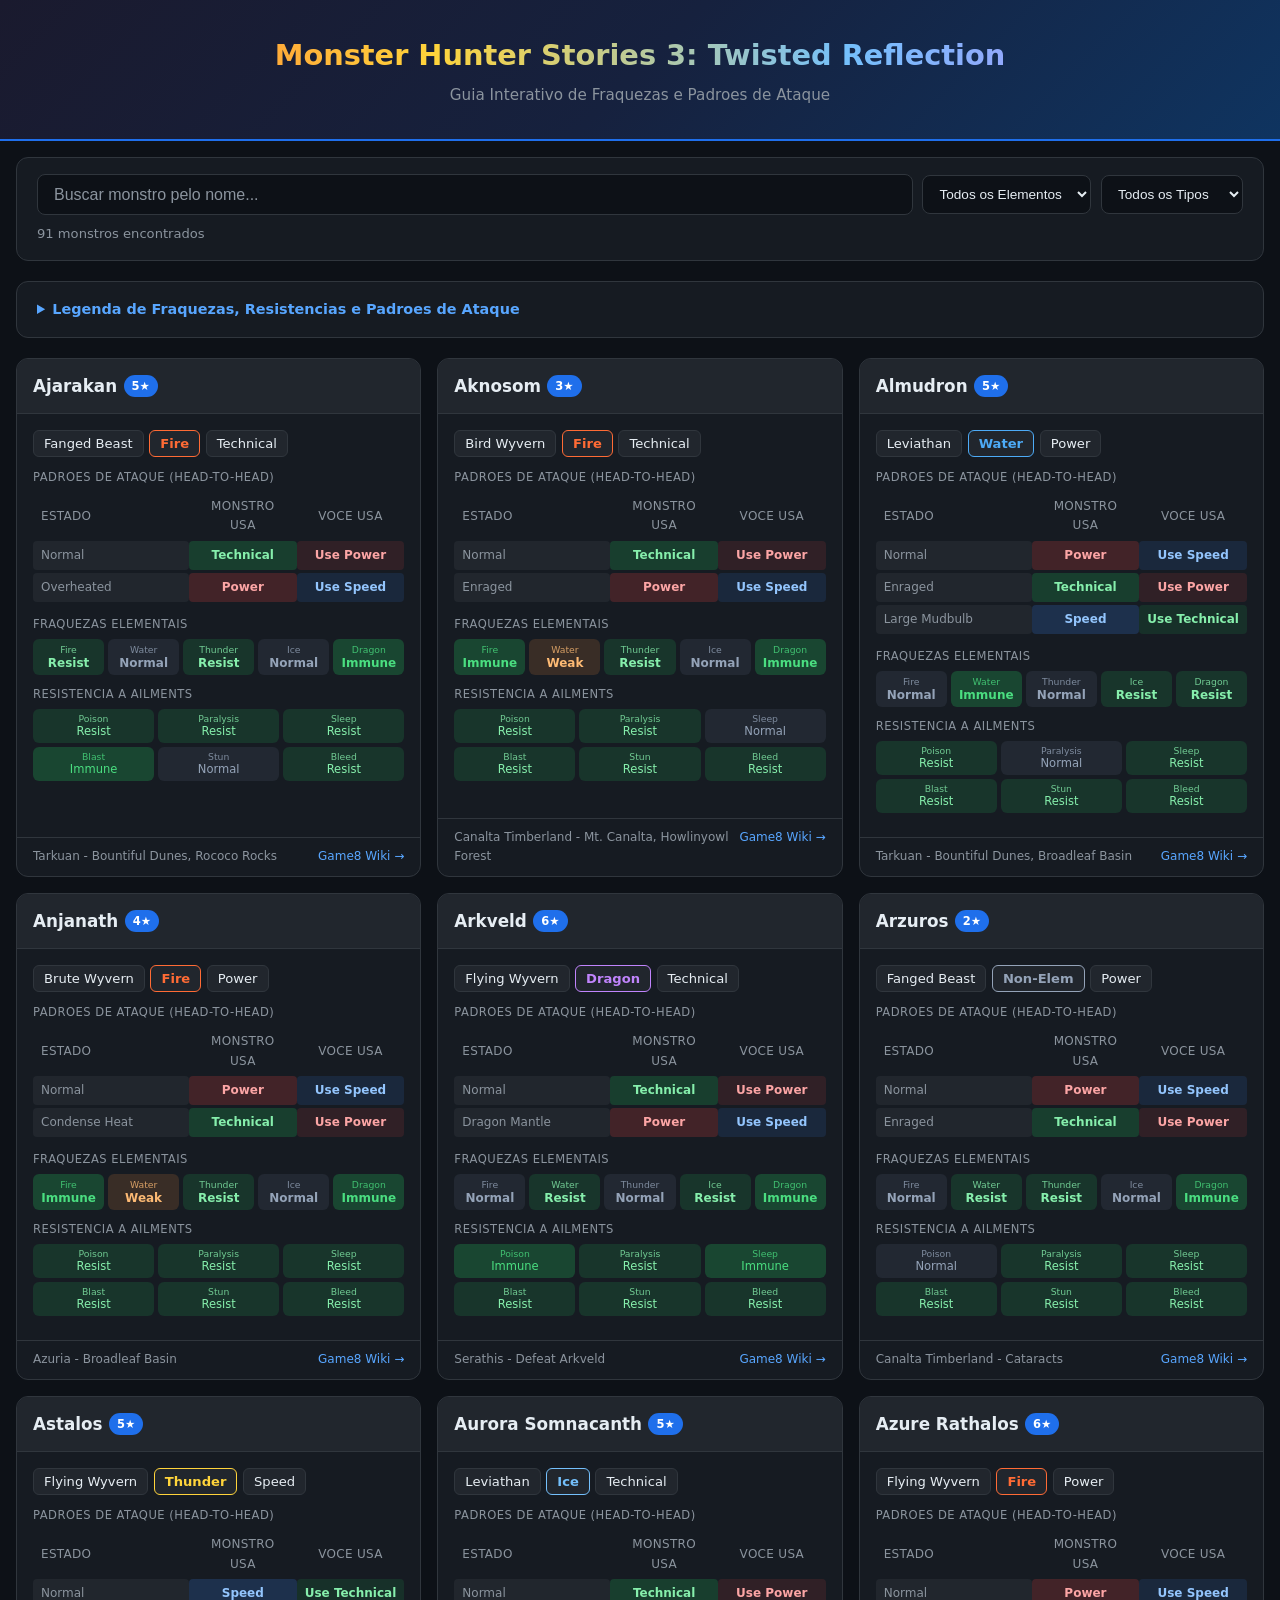
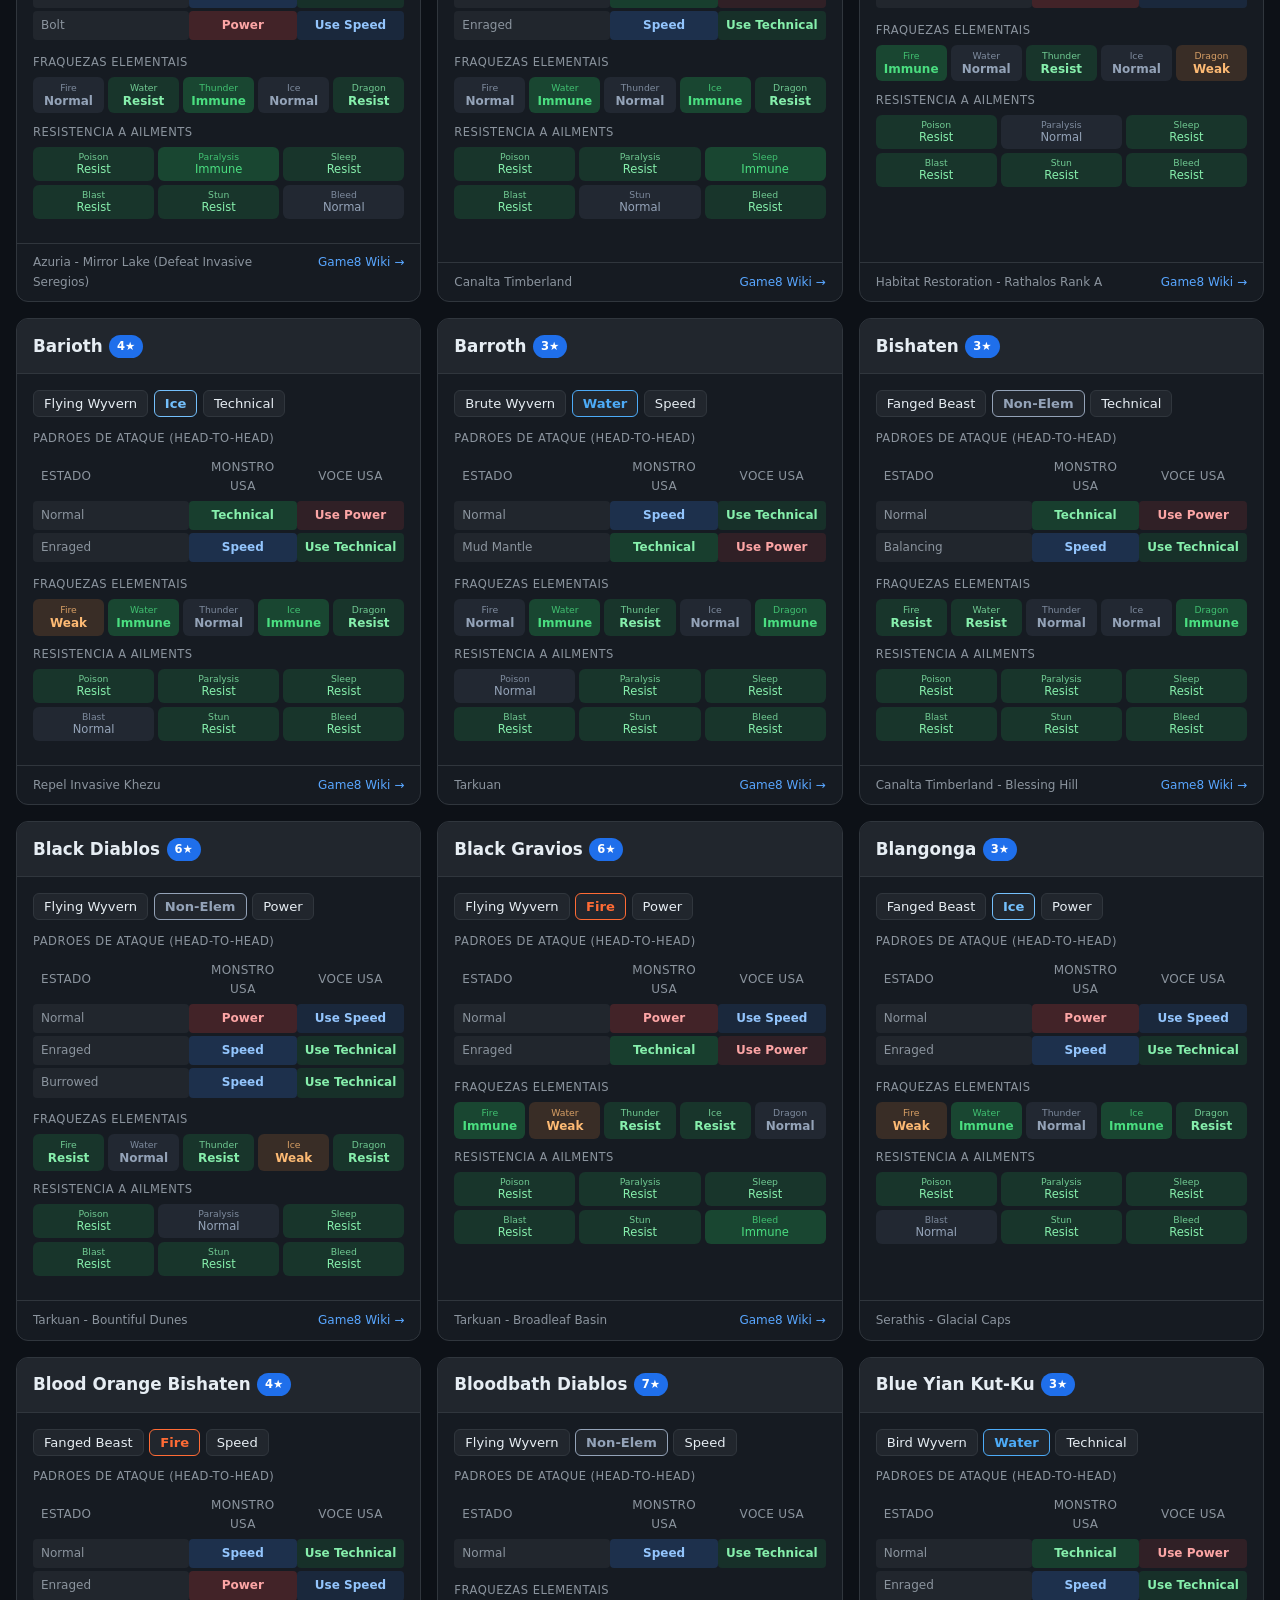
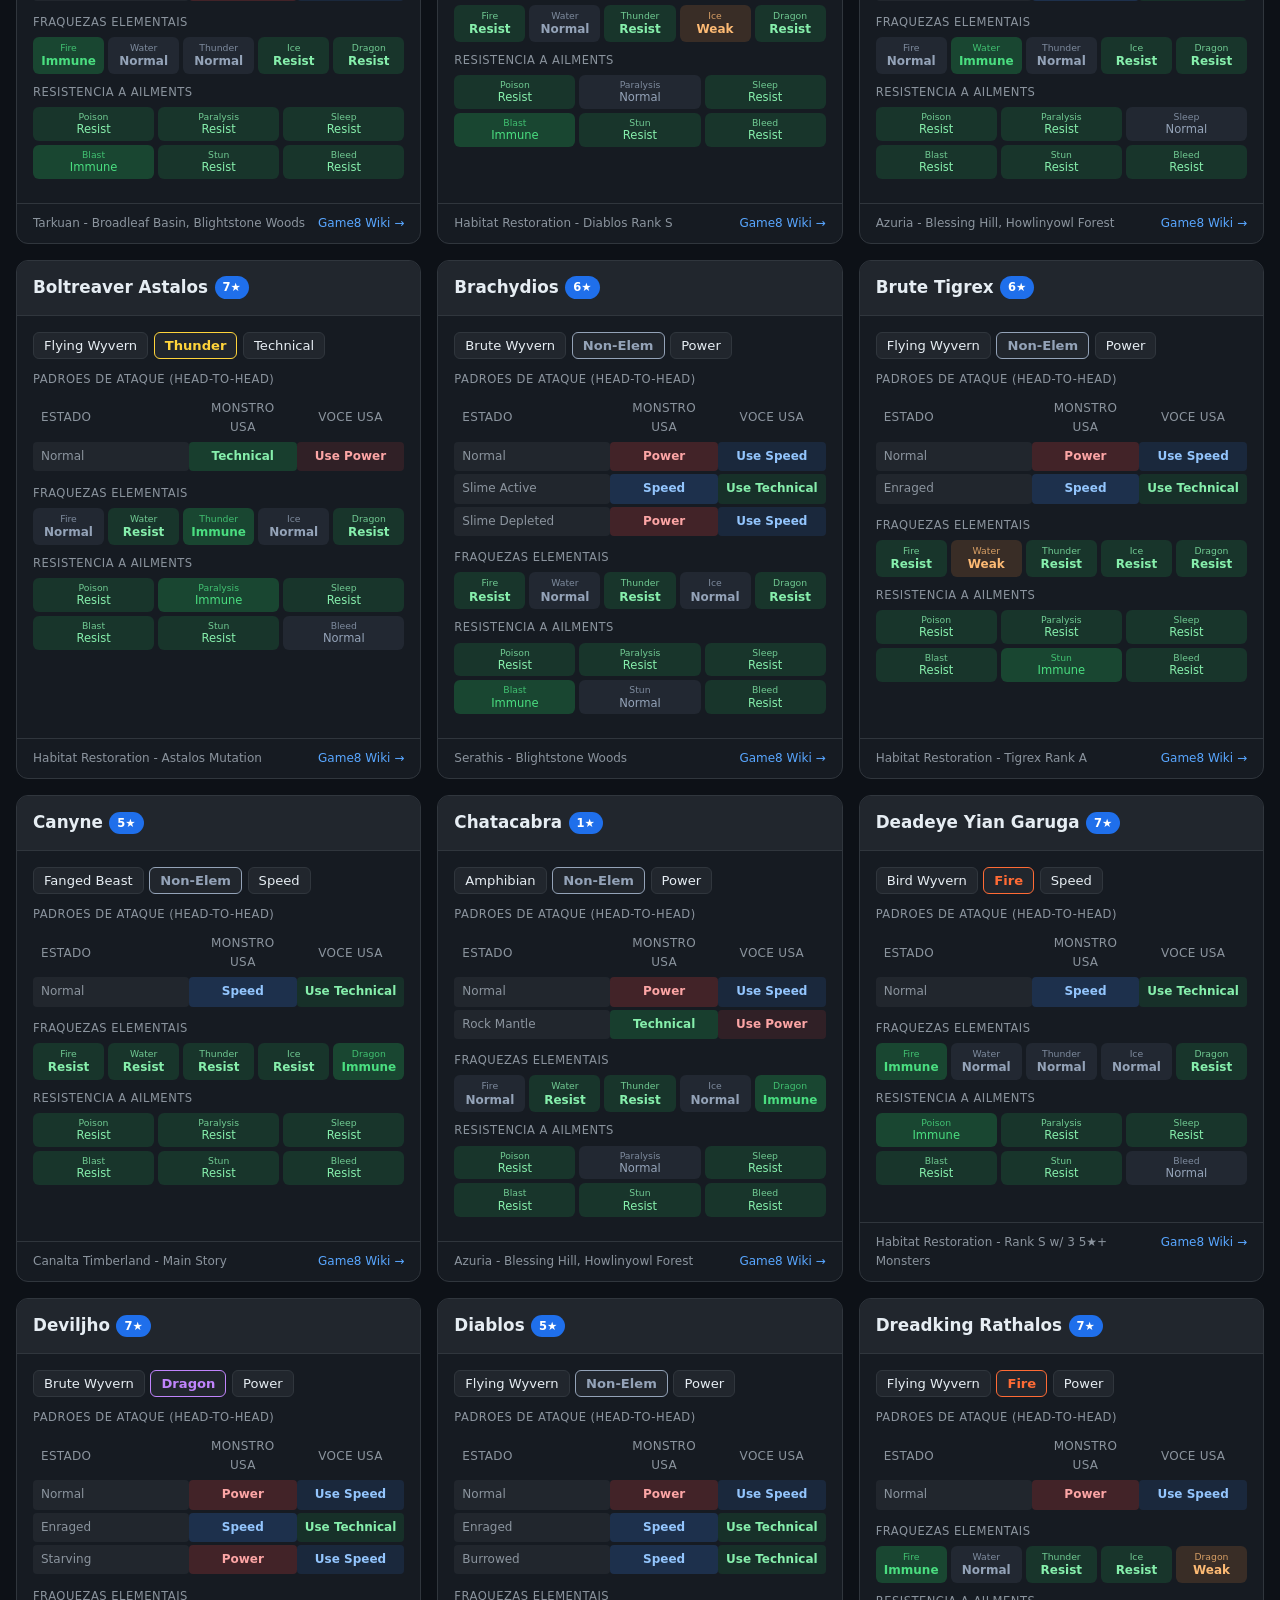
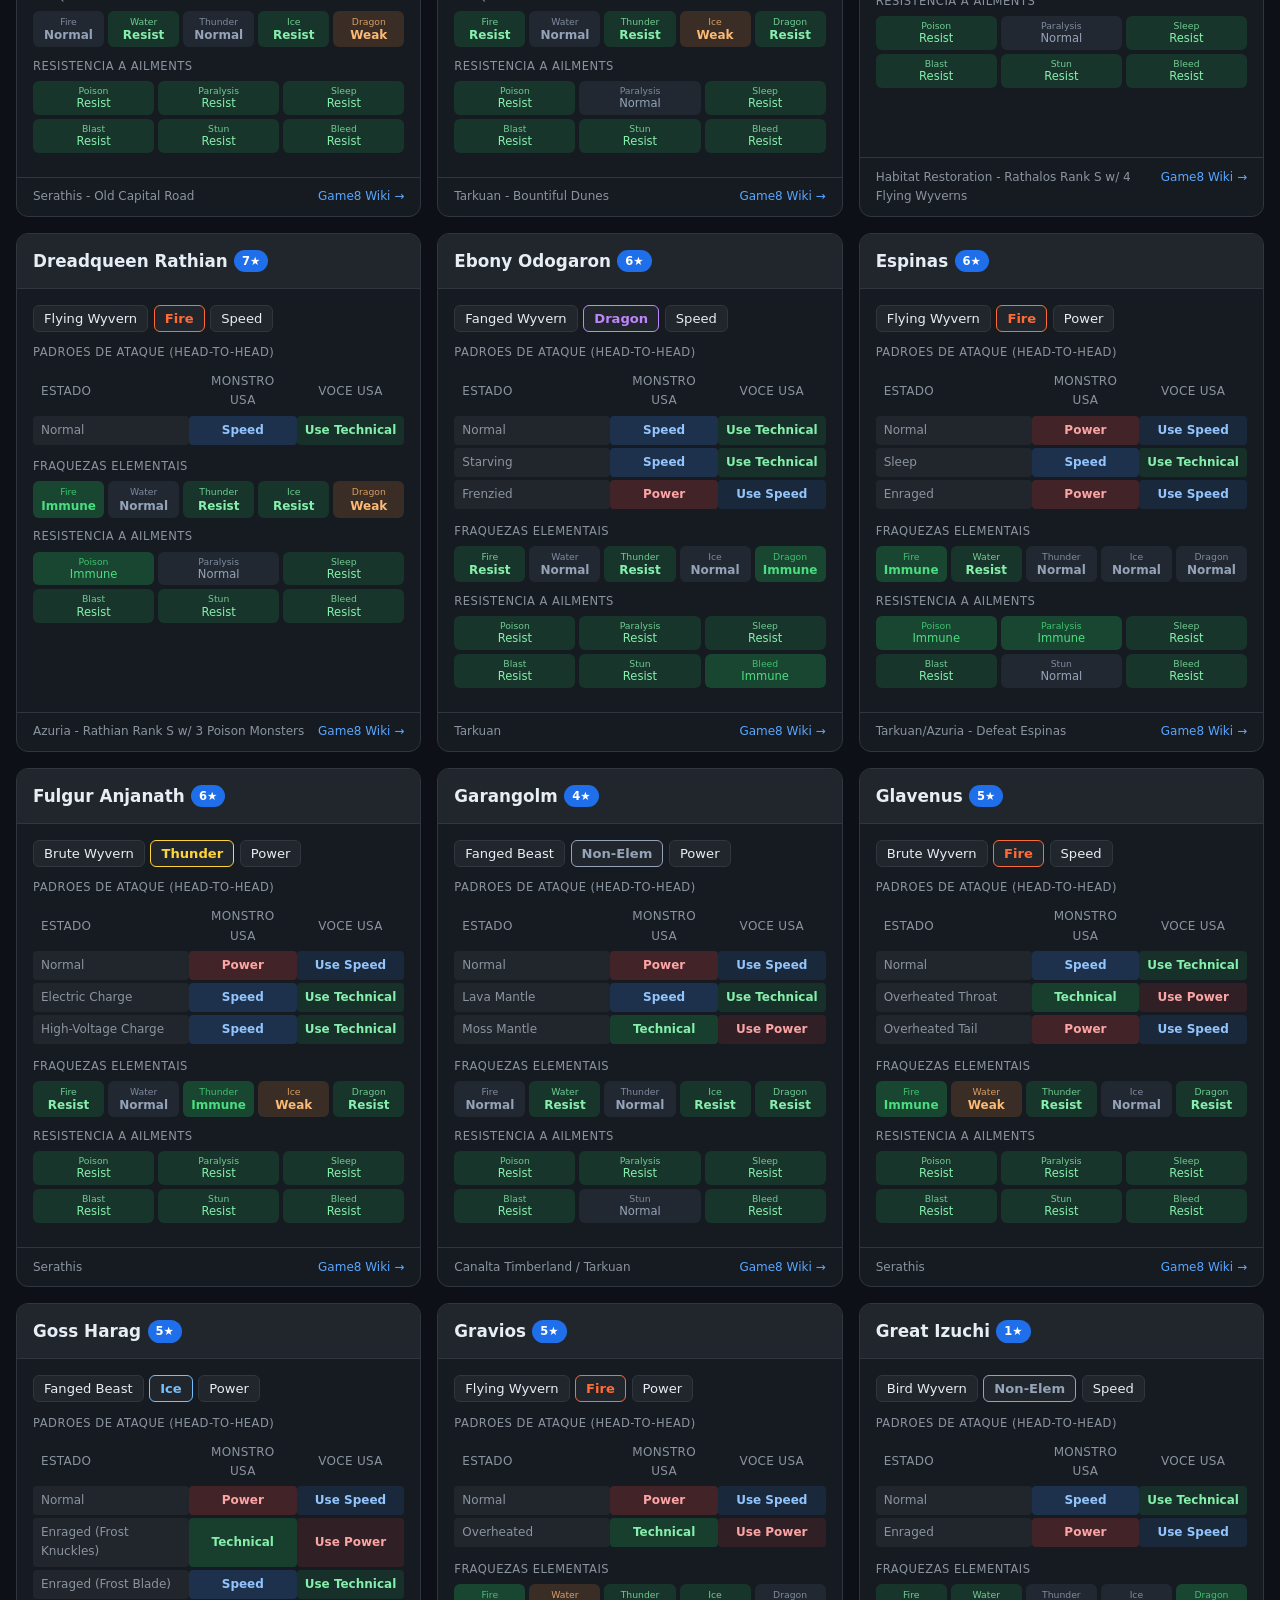
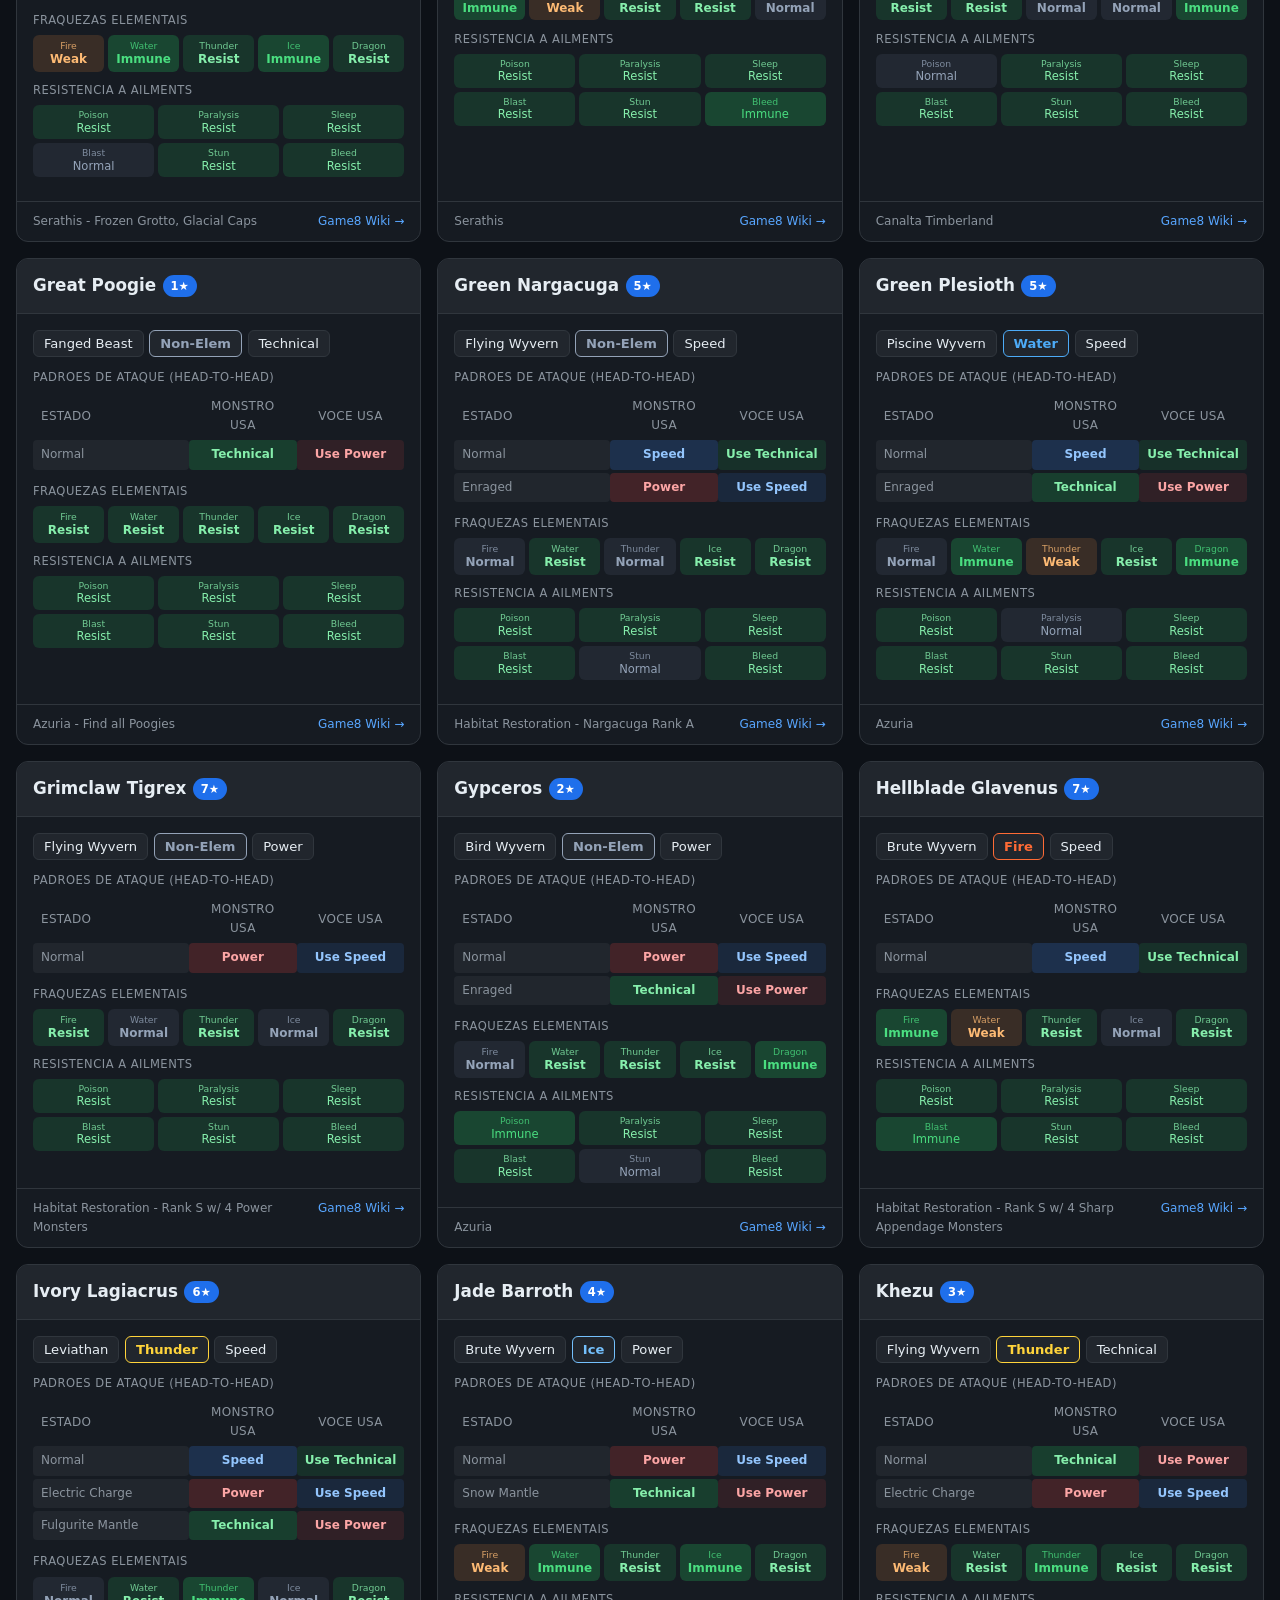
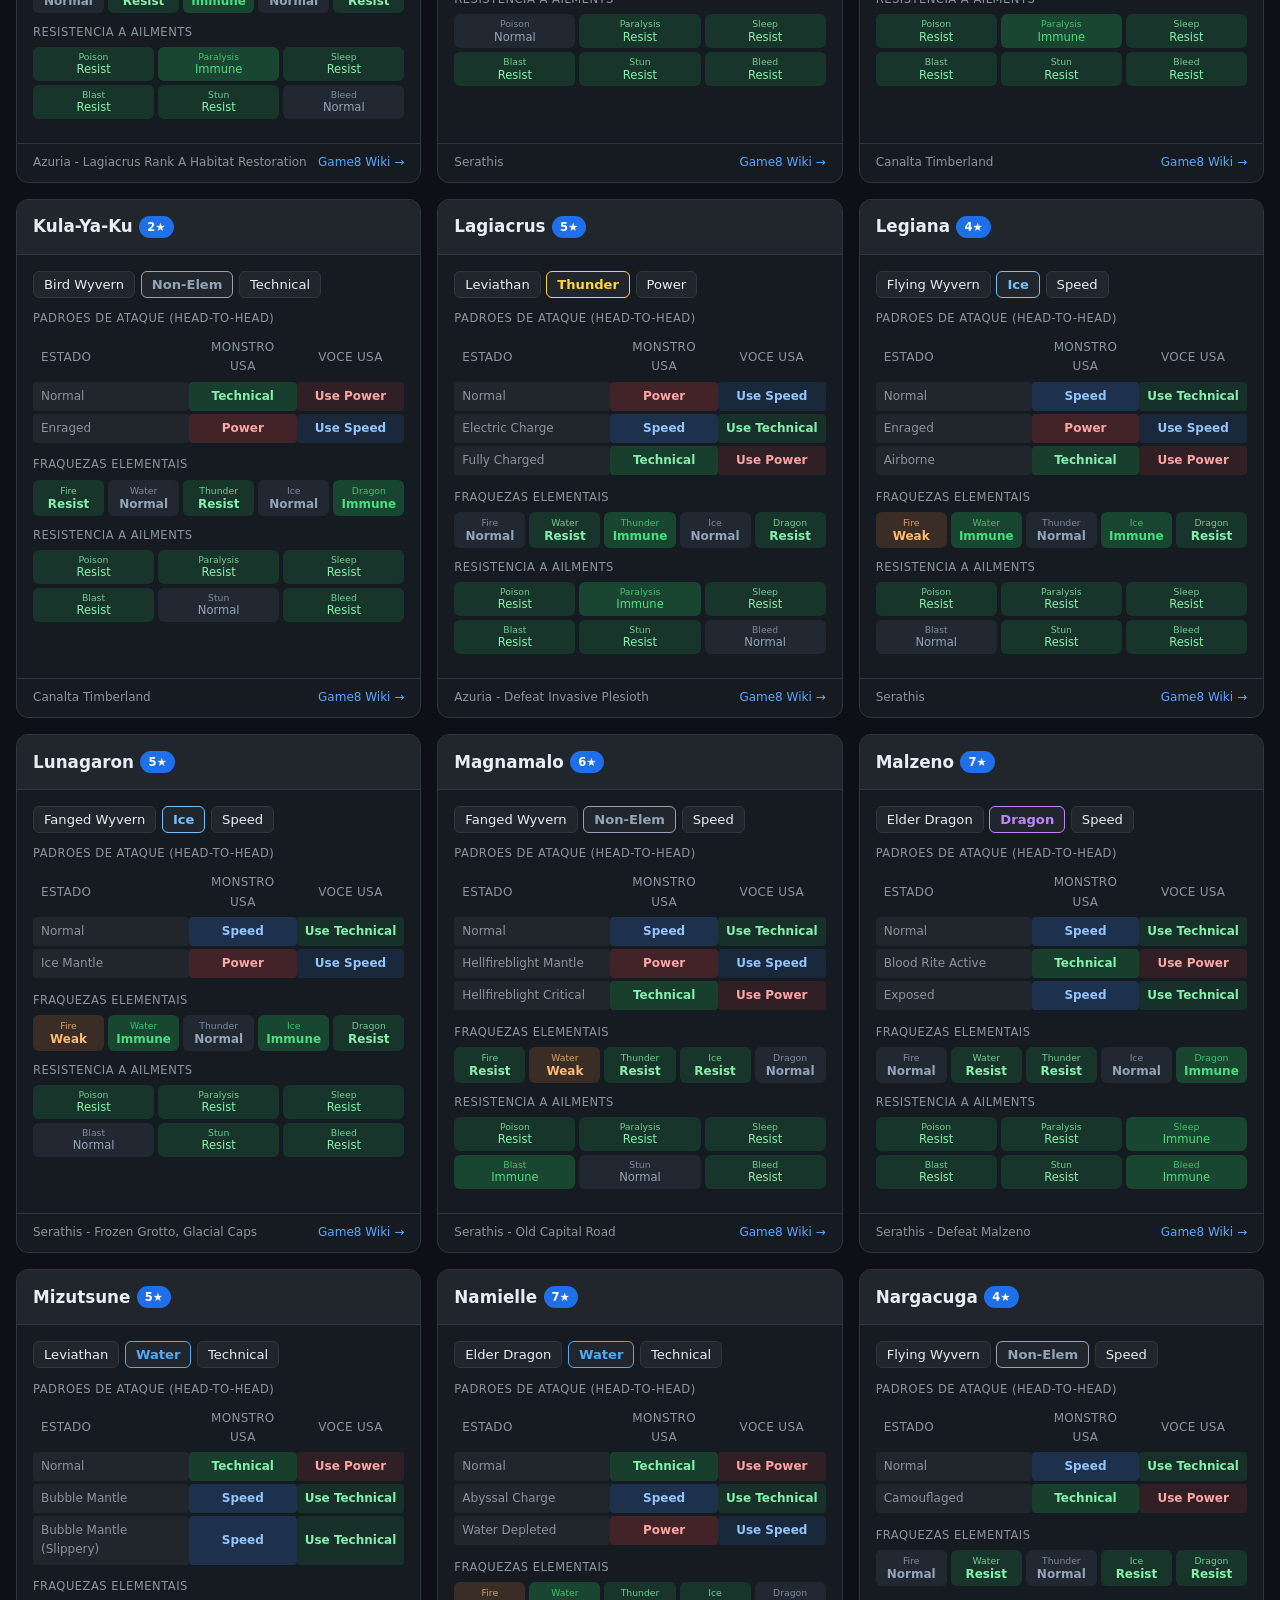
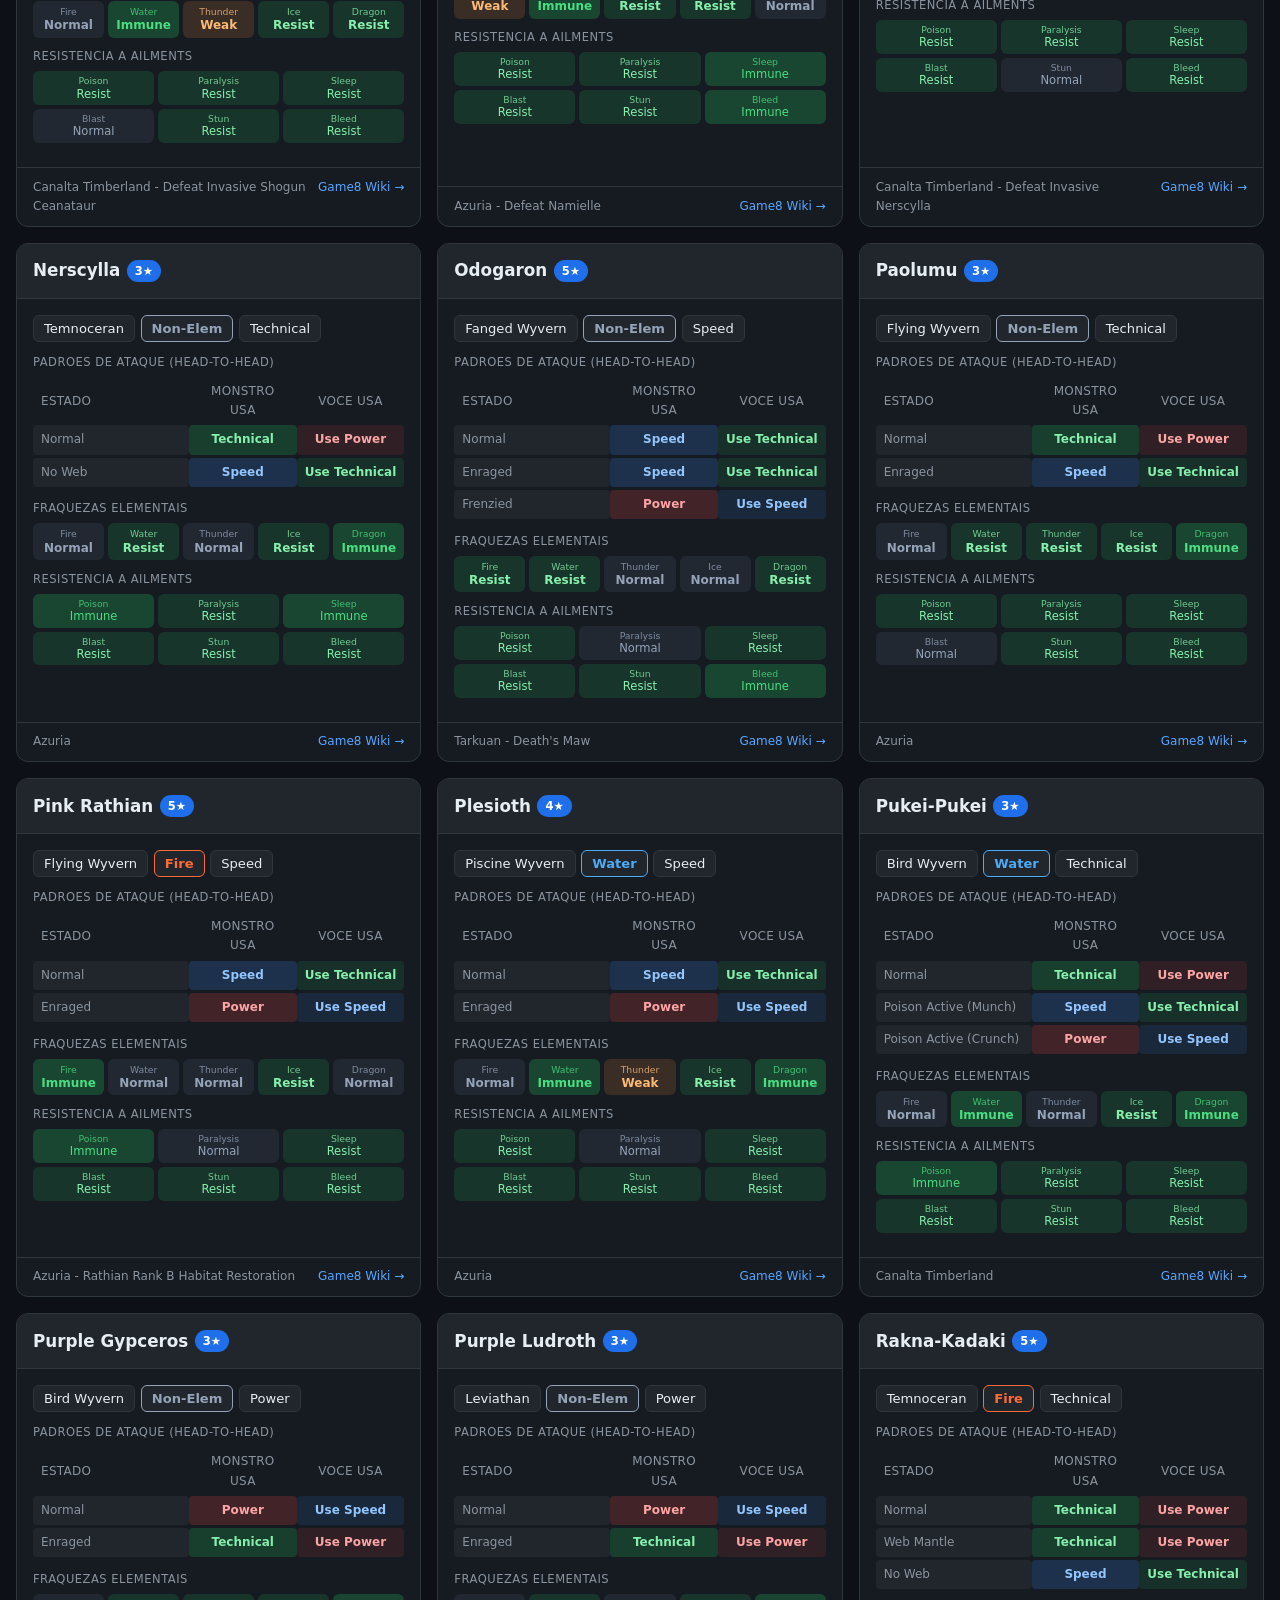
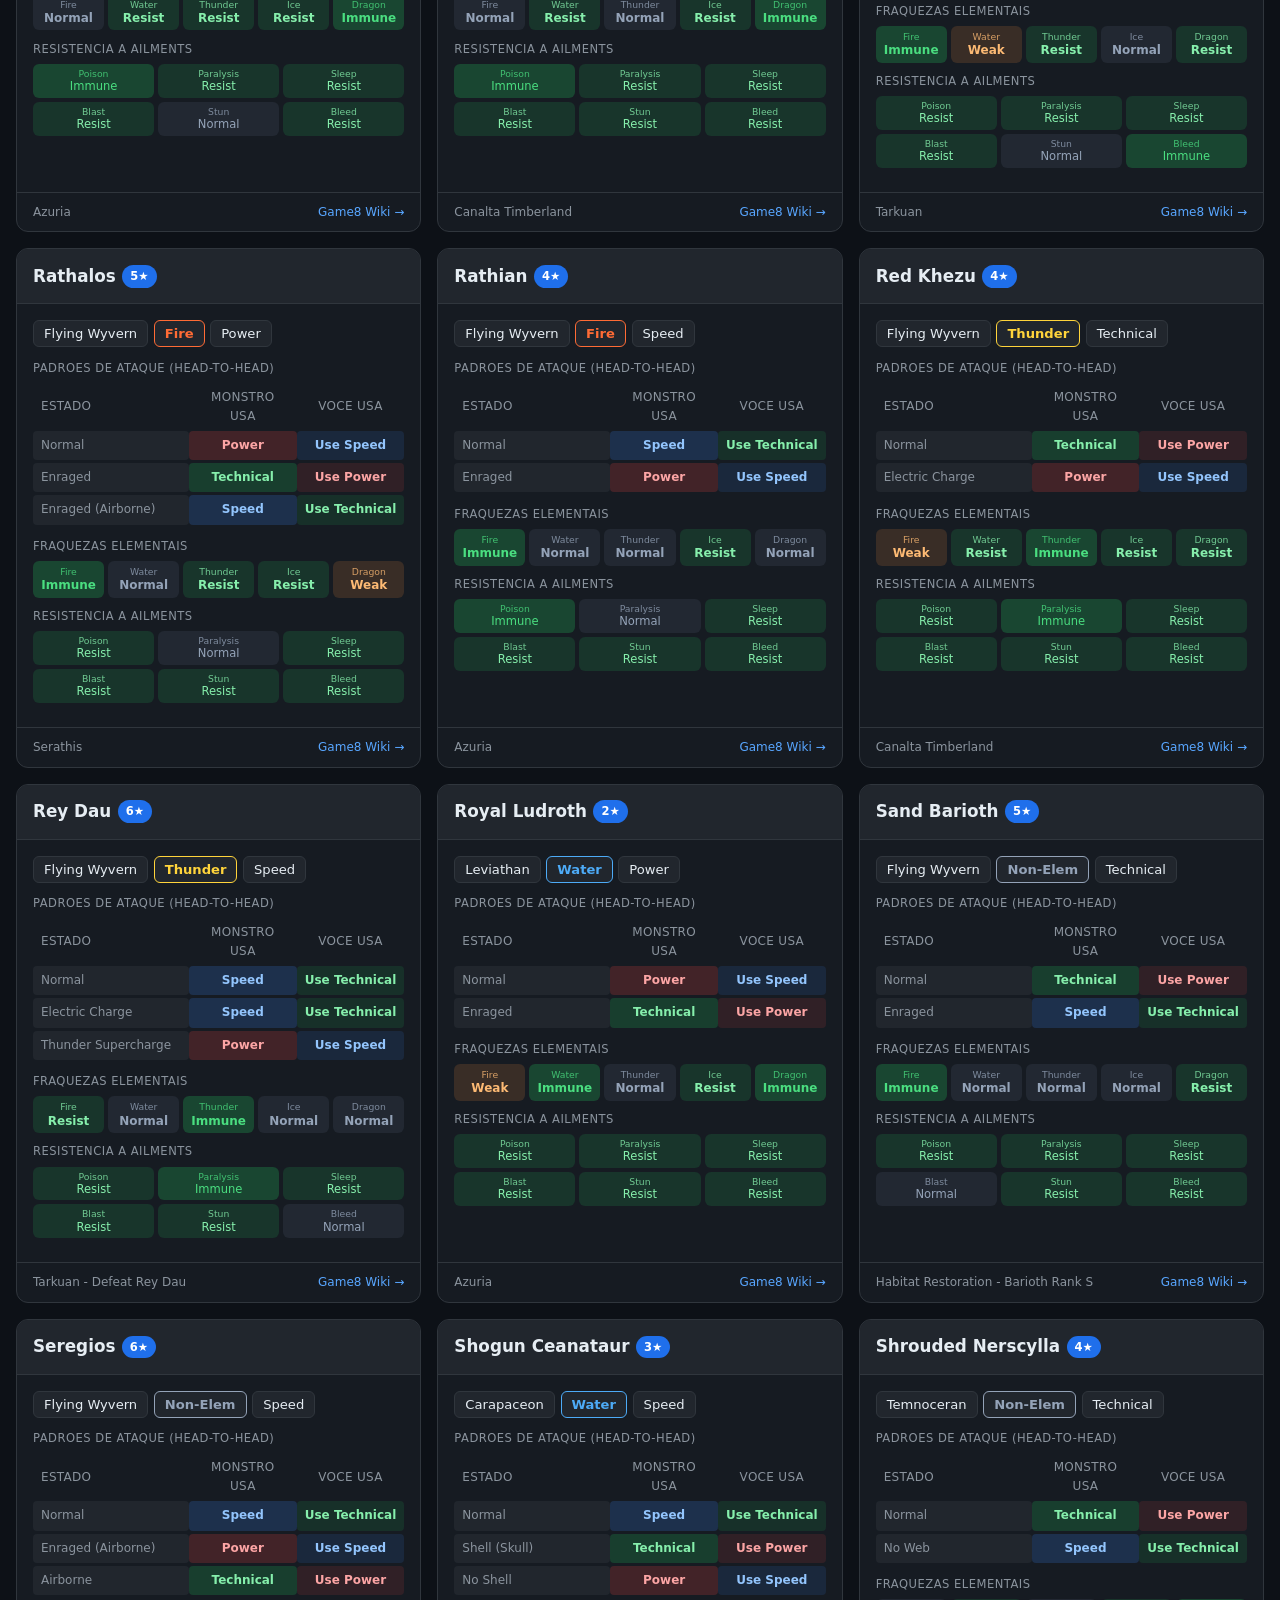
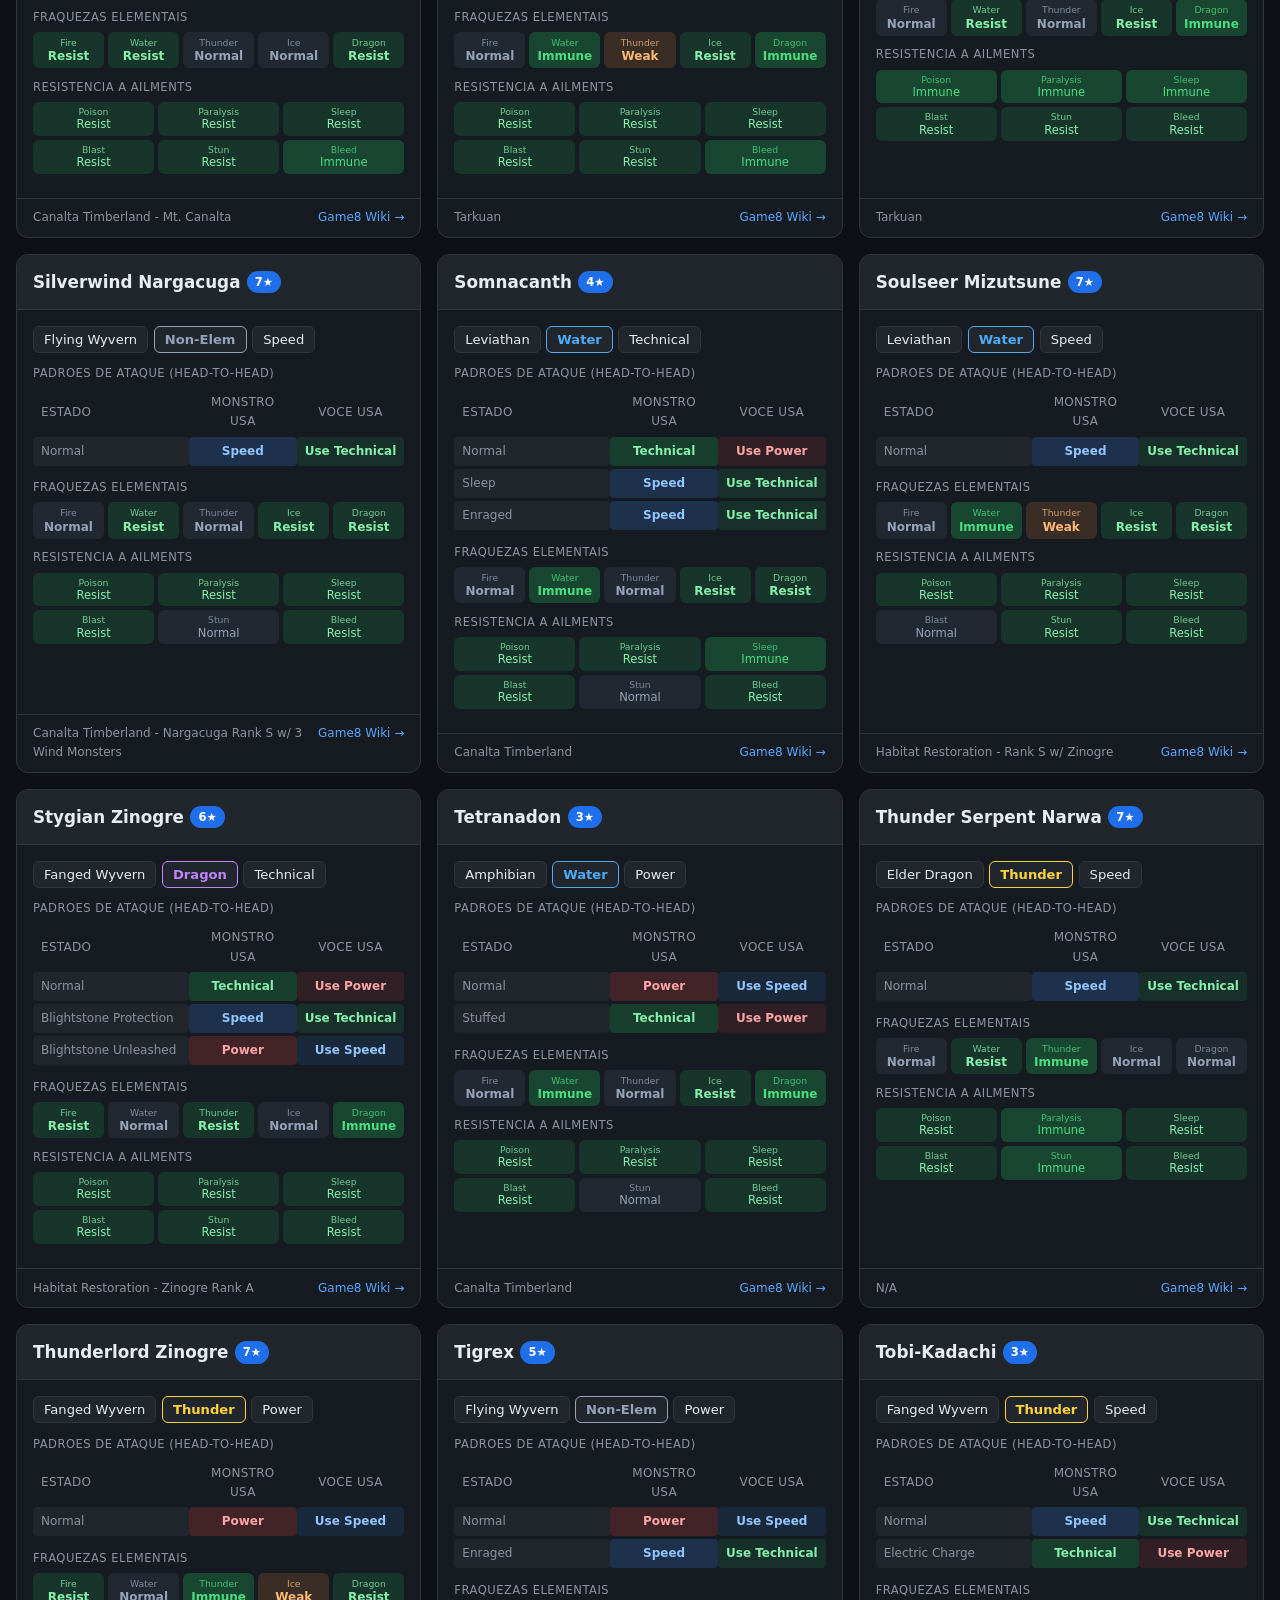
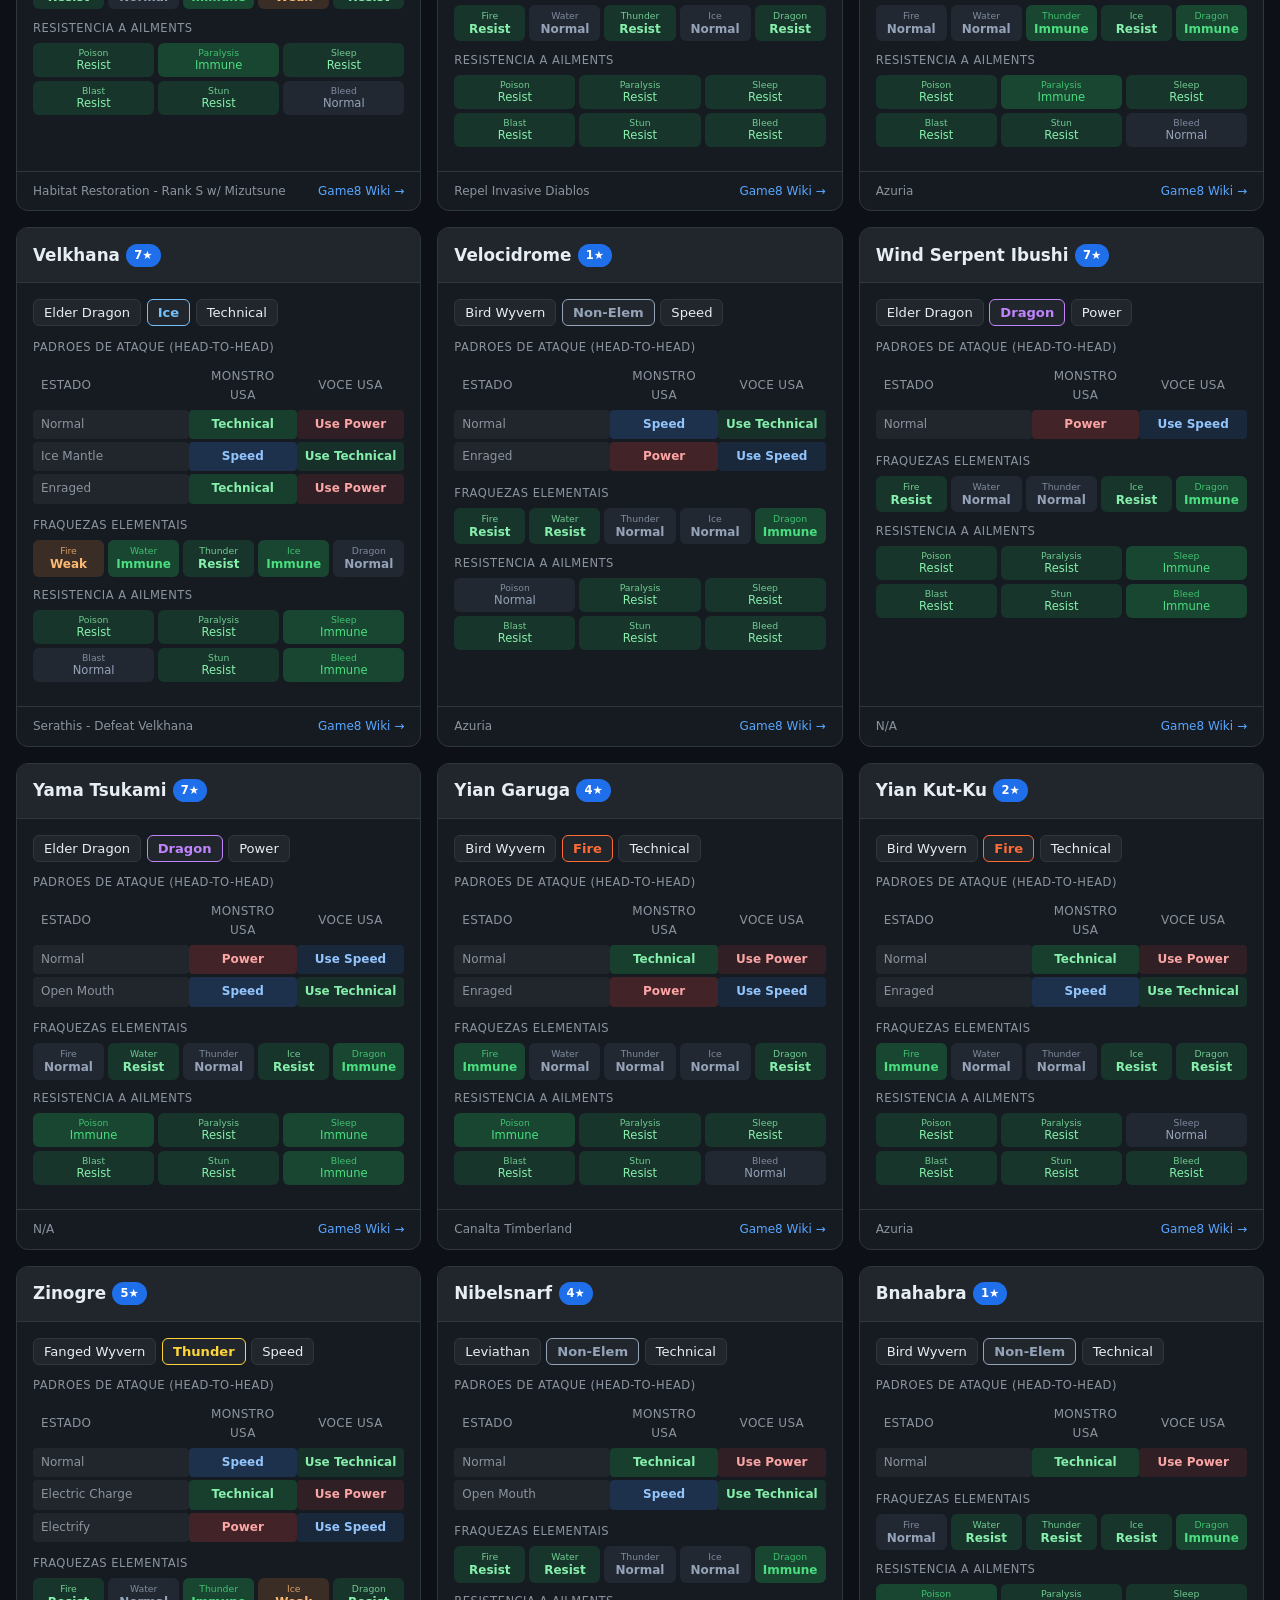
==== commit 5f72976f: "refactor: remove tier system and stats chart from monster cards Made-with: Cursor" ====
--- a/app/index.html
+++ b/app/index.html
@@ -66,13 +66,6 @@
           <option value="Carapaceon">Carapaceon</option>
           <option value="Elder Dragon">Elder Dragon</option>
         </select>
-        <select id="filterTier" class="filters__select" aria-label="Filtrar por tier">
-          <option value="">Todos os Tiers</option>
-          <option value="SS">SS</option>
-          <option value="S">S</option>
-          <option value="A">A</option>
-          <option value="B">B</option>
-        </select>
       </div>
       <div class="filters__count" id="resultCount" aria-live="polite"></div>
     </section>
--- a/app/css/styles.css
+++ b/app/css/styles.css
@@ -21,11 +21,6 @@
   --power: #ef4444;
   --speed: #3b82f6;
   --technical: #22c55e;
-
-  --ss: #fbbf24;
-  --s: #a78bfa;
-  --a: #58a6ff;
-  --b: #94a3b8;
 
   --radius: 12px;
   --radius-sm: 8px;
@@ -238,21 +233,6 @@
   flex-shrink: 0;
 }
 
-.card__tier {
-  font-size: .68rem;
-  font-weight: 700;
-  padding: 2px 8px;
-  border-radius: 99px;
-  color: #000;
-  white-space: nowrap;
-  flex-shrink: 0;
-}
-
-.card__tier--ss { background: var(--ss) }
-.card__tier--s  { background: var(--s); color: #fff }
-.card__tier--a  { background: var(--a); color: #fff }
-.card__tier--b  { background: var(--b) }
-
 /* Card Body */
 .card__body {
   padding: 1rem;
@@ -396,49 +376,6 @@
   font-size: .58rem;
   opacity: .8;
   margin-bottom: 1px;
-}
-
-/* ===== Stat Bars ===== */
-.stat {
-  display: flex;
-  align-items: center;
-  gap: .5rem;
-  margin-bottom: .3rem;
-  font-size: .78rem;
-}
-
-.stat__label {
-  width: 36px;
-  text-align: right;
-  color: var(--text2);
-  font-size: .72rem;
-  flex-shrink: 0;
-}
-
-.stat__bar-bg {
-  flex: 1;
-  height: 8px;
-  background: var(--surface2);
-  border-radius: 4px;
-  overflow: hidden;
-}
-
-.stat__bar {
-  height: 100%;
-  border-radius: 4px;
-  transition: width .4s ease;
-}
-
-.stat--hp  .stat__bar { background: linear-gradient(90deg, #22c55e, #4ade80) }
-.stat--atk .stat__bar { background: linear-gradient(90deg, #ef4444, #f87171) }
-.stat--spd .stat__bar { background: linear-gradient(90deg, #3b82f6, #60a5fa) }
-.stat--def .stat__bar { background: linear-gradient(90deg, #f59e0b, #fbbf24) }
-
-.stat__val {
-  width: 20px;
-  font-weight: 600;
-  font-size: .75rem;
-  flex-shrink: 0;
 }
 
 /* ===== Card Footer ===== */
@@ -693,9 +630,6 @@
   .weakness-cell { font-size: .65rem; padding: 3px 1px }
   .weakness-cell__name { font-size: .48rem }
 
-  .stat__label { width: 30px; font-size: .68rem }
-  .stat__val   { font-size: .7rem }
-
   .pt-state { font-size: .68rem }
   .pt-uses  { font-size: .68rem }
   .pt-counter { font-size: .65rem }
